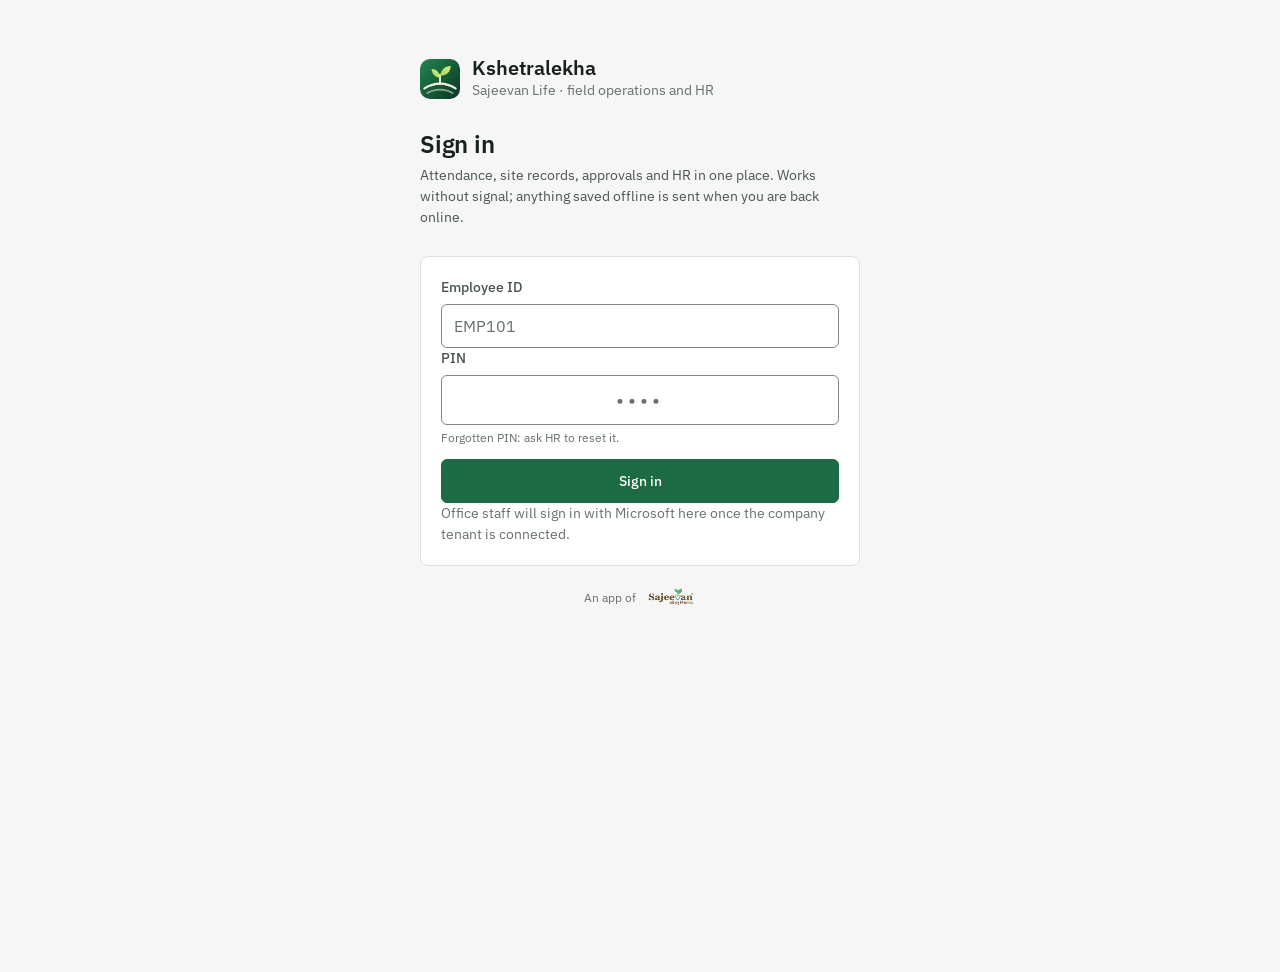
==== frontend/index.html @ 64e81477 "Settings > Roles & permissions: access levels, permission ticks, approval rules, departments - Direc" ====
<!doctype html>
<html lang="en-IN">
  <head>
    <meta charset="utf-8" />
    <meta name="viewport" content="width=device-width, initial-scale=1, viewport-fit=cover" />
    <title>Kshetralekha · Sajeevan</title>
    <meta name="description" content="Sajeevan field app: site attendance, travel, registers, farmer documents, team tasks and HR." />
    <meta name="theme-color" content="#f5f3ec" />
    <meta name="apple-mobile-web-app-capable" content="yes" />
    <meta name="mobile-web-app-capable" content="yes" />
    <meta name="apple-mobile-web-app-status-bar-style" content="default" />
    <meta name="apple-mobile-web-app-title" content="Kshetralekha" />
    <link rel="manifest" href="./manifest.webmanifest" />
    <link rel="icon" href="./icon.svg" type="image/svg+xml" />
    <link rel="apple-touch-icon" href="./apple-touch-icon.png" />
    <link rel="preload" href="./fonts/plex-sans-latin.woff2" as="font" type="font/woff2" crossorigin />
    <link rel="stylesheet" href="./styles.css" />
  </head>
  <body>
    <div id="splash" class="splash" aria-hidden="true"><div class="in"><img src="./icon.svg" alt="" /><b>Kshetralekha</b><small>by Sajeevan</small></div></div>
    <div id="app" aria-live="polite"></div>
    <div id="sheet" hidden></div>
    <div id="modal" hidden></div>
    <div id="toast" role="status" aria-live="assertive" hidden></div>
    <div id="pickers" hidden>
      <input id="pick-photo" type="file" accept="image/*" />
      <input id="pick-file" type="file" />
    </div>
    <script src="./local/pyhost.js"></script>
    <script src="./i18n.js"></script>
    <script src="./i18n.gu.js"></script>
    <script src="./i18n.hi.js"></script>
    <script src="./core.js"></script>
    <script src="./views-field.js"></script>
    <script src="./views-me.js"></script>
    <script src="./views-staff.js"></script>
    <script src="./views-planner.js"></script>
    <script src="./views-modules.js"></script>
    <script src="./views-sites.js"></script>
    <script src="./views-hrops.js"></script>
    <script src="./views-home.js"></script>
    <script src="./views-fieldapp.js"></script>
    <script src="./views-lists.js"></script>
    <script src="./views-perms.js"></script>
    <script src="./app.js"></script>
  </body>
</html>
---- frontend/styles.css ----
/* Kshetralekha design system (UI redesign, phase 1). Source of truth: design-system/MASTER.md.
   Calm, light work surface: neutral greys with one accent, Sajeevan's deep green, used only where people act or
   where something is confirmed. Semantic colours (success, warning, danger, info) are for status only.
   IBM Plex Sans with tabular figures; Noto Sans Gujarati and Devanagari load only when those scripts appear.
   4/8 px spacing, 6/8 px radius, 1 px borders, shadows only on things that float. Motion 150-200 ms, off for
   reduced motion. Every text pair meets WCAG AA (checked in MASTER.md). */

@font-face { font-family: "IBM Plex Sans"; src: url(./fonts/plex-sans-latin.woff2) format("woff2"); font-weight: 400 600; font-display: swap;
  unicode-range: U+0000-00FF, U+0131, U+0152-0153, U+02BB-02BC, U+02C6, U+02DA, U+02DC, U+0304, U+0308, U+0329, U+2000-206F, U+20AC, U+2122, U+2191, U+2193, U+2212, U+2215, U+FEFF, U+FFFD; }
@font-face { font-family: "IBM Plex Sans"; src: url(./fonts/plex-sans-latin-ext.woff2) format("woff2"); font-weight: 400 600; font-display: swap;
  unicode-range: U+0100-02BA, U+02BD-02C5, U+02C7-02CC, U+02CE-02D7, U+02DD-02FF, U+1D00-1DBF, U+1E00-1E9F, U+1EF2-1EFF, U+2020, U+20A0-20AB, U+20AD-20C0, U+2113, U+2C60-2C7F, U+A720-A7FF; }
@font-face { font-family: "Noto Sans Gujarati"; src: url(./fonts/noto-sans-gujarati.woff2) format("woff2"); font-weight: 400 600; font-display: swap;
  unicode-range: U+0951-0952, U+0964-0965, U+0A80-0AFF, U+200C-200D, U+25CC, U+A830-A839; }
@font-face { font-family: "Noto Sans Devanagari"; src: url(./fonts/noto-sans-devanagari.woff2) format("woff2"); font-weight: 400 600; font-display: swap;
  unicode-range: U+0900-097F, U+1CD0-1CF4, U+1CF7-1CF9, U+200C-200D, U+20A8, U+20F0, U+25CC, U+A830-A839, U+A8E0-A8FF; }

:root {
  /* neutrals */
  --bg: #F5F6F5; --surface: #FFFFFF; --surface-2: #F0F2F1; --surface-3: #E7EBE9;
  --border: #DDE2DF; --border-strong: #C5CCC8; --border-control: #7E8983;
  --text: #18211D; --text-2: #4A5550; --muted: #66716C;
  /* the one accent: Sajeevan green */
  --accent: #1C6B45; --accent-hover: #155636; --accent-tint: #E6F1EB; --on-accent: #FFFFFF; --on-solid: var(--on-accent);
  /* status */
  --success: #1C7A47; --success-tint: #E7F3EC; --warning: #A15C07; --warning-tint: #FBF1E2;
  --danger: #B42318; --danger-tint: #FBEAE8; --info: #1F5FBF; --info-tint: #E8EFFA;
  --focus: #1F5FBF;
  /* type: 12 / 14 / 16 / 20 / 24 / 32 */
  --font: "IBM Plex Sans", "Noto Sans Gujarati", "Noto Sans Devanagari", ui-sans-serif, system-ui, -apple-system, "Segoe UI", Roboto, sans-serif;
  --fs-12: 12px; --fs-14: 14px; --fs-16: 16px; --fs-20: 20px; --fs-24: 24px; --fs-32: 32px;
  /* shape and depth */
  --r-sm: 6px; --r-md: 8px; --r-lg: 8px; --r-xl: 8px;
  --sp-1: 4px; --sp-2: 8px; --sp-3: 12px; --sp-4: 16px; --sp-5: 24px; --sp-6: 32px;
  --shadow-1: 0 0 0 1px var(--border);
  --shadow-2: 0 0 0 1px var(--border), 0 1px 2px rgba(24, 33, 29, .06);
  --shadow-3: 0 12px 32px -8px rgba(24, 33, 29, .22), 0 0 0 1px var(--border);
  --tab-h: 64px; --side-w: 248px;
  --ease: cubic-bezier(.2, 0, 0, 1); --spring: var(--ease); --t-fast: 150ms; --t: 200ms;
  color-scheme: light;
}
@media (prefers-color-scheme: dark) {
  :root:not([data-theme="light"]) {
    --bg: #101513; --surface: #171D1A; --surface-2: #1E2622; --surface-3: #26302B;
    --border: #2C3632; --border-strong: #3A4640; --border-control: #66726C;
    --text: #E8EDEA; --text-2: #AEB8B3; --muted: #8E9A94;
    --accent: #5BBF8C; --accent-hover: #74CC9E; --accent-tint: #183427; --on-accent: #0E1A13;
    --success: #5CC08A; --success-tint: #173024; --warning: #E2A44B; --warning-tint: #33270F;
    --danger: #F07A6B; --danger-tint: #3A1D18; --info: #7FA8EC; --info-tint: #16243D; --focus: #7FA8EC;
    --shadow-3: 0 12px 32px -8px rgba(0, 0, 0, .6), 0 0 0 1px var(--border);
    color-scheme: dark;
  }
}
:root[data-theme="dark"] {
  --bg: #101513; --surface: #171D1A; --surface-2: #1E2622; --surface-3: #26302B;
  --border: #2C3632; --border-strong: #3A4640; --border-control: #66726C;
  --text: #E8EDEA; --text-2: #AEB8B3; --muted: #8E9A94;
  --accent: #5BBF8C; --accent-hover: #74CC9E; --accent-tint: #183427; --on-accent: #0E1A13;
  --success: #5CC08A; --success-tint: #173024; --warning: #E2A44B; --warning-tint: #33270F;
  --danger: #F07A6B; --danger-tint: #3A1D18; --info: #7FA8EC; --info-tint: #16243D; --focus: #7FA8EC;
  --shadow-3: 0 12px 32px -8px rgba(0, 0, 0, .6), 0 0 0 1px var(--border);
  color-scheme: dark;
}

* { box-sizing: border-box; }
html, body { margin: 0; padding: 0; background: var(--bg); color: var(--text); font: 400 16px/1.5 var(--font); font-feature-settings: 'tnum' 1, 'lnum' 1; text-rendering: optimizeLegibility; -webkit-text-size-adjust: 100%; -webkit-font-smoothing: antialiased; }
h1, h2, h3 { margin: 0; font-family: var(--font); letter-spacing: -0.01em; font-weight: 600; line-height: 1.25; }
h1.large { font-size: 24px; margin: 24px 0 4px; }
p { margin: 0 0 8px; }
a { color: var(--accent); }
button { font: inherit; color: inherit; }
.sr-only { position: absolute; width: 1px; height: 1px; overflow: hidden; clip: rect(0 0 0 0); }
svg.ic { width: 22px; height: 22px; stroke: currentColor; fill: none; stroke-width: 1.85; stroke-linecap: round; stroke-linejoin: round; flex: none; }
::selection { background: var(--accent-tint); color: var(--text); }
:focus-visible { outline: 2px solid var(--focus); outline-offset: 2px; border-radius: var(--r-sm); }
a, button, [data-action], summary, label.check { cursor: pointer; }

/* ------------------------------------------------------------- motion */
@keyframes rise { from { opacity: 0; transform: translateY(4px); } to { opacity: 1; transform: none; } }
@keyframes fade { from { opacity: 0; } to { opacity: 1; } }
@keyframes pop { from { transform: scale(.98); opacity: 0; } to { transform: none; opacity: 1; } }
@keyframes sheet-up { from { transform: translateY(100%); } to { transform: none; } }
@keyframes shimmer { from { background-position: -320px 0; } to { background-position: 320px 0; } }
@keyframes spin { to { transform: rotate(360deg); } }
.view.enter { animation: fade var(--t) var(--ease) both; }
@media (prefers-reduced-motion: reduce) { *, *::before, *::after { animation-duration: .01ms !important; animation-iteration-count: 1 !important; transition-duration: .01ms !important; } }

/* ------------------------------------------------------------- app shell */
#app { max-width: 760px; margin: 0 auto; padding: 0 16px 32px; }
body { padding-bottom: calc(var(--tab-h) + 16px + env(safe-area-inset-bottom)); min-height: 100vh; }
.sr-only { position: absolute; width: 1px; height: 1px; overflow: hidden; clip: rect(0 0 0 0); white-space: nowrap; }

/* page header: back (phones), breadcrumb (desktop), sync state, title, one primary action */
.topbar { position: sticky; top: 0; z-index: 15; background: var(--bg); padding: 12px 0 8px; margin-bottom: 8px; }
.topbar .ph-crumbs { display: flex; align-items: center; gap: 8px; min-height: 32px; }
.topbar .back { color: var(--text); text-decoration: none; display: inline-grid; place-items: center; width: 44px; height: 44px; margin-left: -10px; border-radius: var(--r-sm); flex: none; }
.topbar .back:hover { background: var(--surface-2); }
.crumbs { display: none; align-items: center; gap: 6px; font-size: 14px; color: var(--muted); min-width: 0; flex: 1; }
.crumbs a { color: var(--text-2); text-decoration: none; white-space: nowrap; }
.crumbs a:hover { color: var(--accent); text-decoration: underline; }
.crumbs [aria-current] { color: var(--muted); white-space: nowrap; overflow: hidden; text-overflow: ellipsis; }
.topbar .ph-row { display: flex; align-items: center; gap: 12px; flex-wrap: wrap; }
.topbar h1 { font-size: 24px; flex: 1 1 200px; min-width: 0; overflow-wrap: anywhere; }
.topbar .right { display: flex; gap: 8px; align-items: center; flex-wrap: wrap; }
.sync-chip { margin-left: auto; display: inline-flex; align-items: center; gap: 6px; font: 500 12px var(--font); color: var(--muted); padding: 4px 10px; border-radius: 999px; border: 1px solid var(--border); background: var(--surface); white-space: nowrap; }
.sync-chip svg.ic { width: 14px; height: 14px; color: var(--success); }
.sync-chip.warn { color: var(--warning); background: var(--warning-tint); border-color: transparent; cursor: pointer; }
.sync-chip.warn svg.ic, .sync-chip.bad svg.ic { color: inherit; }
.sync-chip.bad { color: var(--danger); background: var(--danger-tint); border-color: transparent; }

/* sections and panels */
.group { margin: 24px 0 0; }
.group > .gh { display: flex; align-items: baseline; justify-content: space-between; margin: 0 2px 8px; gap: 12px; }
.group > .gh h2 { font-size: 16px; color: var(--text); }
.group > .gh .note { color: var(--muted); font-size: 14px; }
.group > .gh a { font-size: 14px; font-weight: 500; text-decoration: none; }
.group > .gh a:hover { text-decoration: underline; }
.card { background: var(--surface); border-radius: var(--r-md); padding: 16px; border: 1px solid var(--border); }
.card.flush { padding: 0; overflow: hidden; }
.card + .card { margin-top: 12px; }
.card-title { font: 600 16px var(--font); display: block; }
.stack > * + * { margin-top: 12px; }
.hint { color: var(--muted); font-size: 14px; margin: 0; }
.sub { color: var(--text-2); margin: 0 0 16px; font-size: 14px; }
.empty { color: var(--muted); text-align: center; padding: 24px 12px; margin: 0; font-size: 14px; }
.empty-state { text-align: center; padding: 32px 16px; color: var(--muted); }
.empty-state .art { width: 48px; height: 48px; border-radius: var(--r-md); margin: 0 auto 12px; display: grid; place-items: center; background: var(--surface-2); color: var(--text-2); }
.empty-state .art svg.ic { width: 24px; height: 24px; }
.empty-state b { display: block; color: var(--text); font-size: 16px; font-weight: 600; margin-bottom: 4px; }
.empty-state .es-action { margin-top: 16px; }
.row { display: flex; align-items: center; gap: 10px; }
.row.between { justify-content: space-between; }
.right { text-align: right; }
.muted { color: var(--muted); }
.big { font: 600 24px var(--font); }
.mono, .num { font-variant-numeric: tabular-nums; }
.kv { display: grid; grid-template-columns: minmax(0, 1fr) auto; gap: 8px 16px; font-size: 14px; }
.kv span:nth-child(odd) { color: var(--muted); }
.kv span:nth-child(even) { text-align: right; font-weight: 500; font-variant-numeric: tabular-nums; overflow-wrap: anywhere; }

/* list rows */
.lrow { display: flex; align-items: center; gap: 12px; padding: 12px 16px; min-height: 56px; width: 100%; background: none; border: 0; text-align: left; color: inherit; text-decoration: none; cursor: pointer; position: relative; font: inherit; transition: background var(--t-fast); }
.lrow:hover { background: var(--surface-2); }
.lrow:active { background: var(--surface-3); }
.lrow + .lrow::before, .lrow + .lrow-static::before, .lrow-static + .lrow::before, .lrow-static + .lrow-static::before { content: ''; position: absolute; top: 0; left: 16px; right: 0; height: 1px; background: var(--border); }
.lrow-static { padding: 12px 16px; position: relative; }
.lrow .tx { flex: 1; min-width: 0; }
.lrow .tx b { display: block; font-weight: 500; font-size: 16px; }
.lrow .tx span { display: block; font-size: 14px; color: var(--muted); }
.chev { color: var(--muted); display: inline-flex; }
.chev svg.ic { width: 18px; height: 18px; }
.icon { width: 36px; height: 36px; border-radius: var(--r-sm); display: grid; place-items: center; flex: none; background: var(--surface-2); color: var(--text-2); }
.icon svg.ic { width: 20px; height: 20px; }
.icon.green { background: var(--accent-tint); color: var(--accent); } .icon.amber { background: var(--warning-tint); color: var(--warning); } .icon.red { background: var(--danger-tint); color: var(--danger); }
.icon.blue { background: var(--info-tint); color: var(--info); } .icon.earth, .icon.violet { background: var(--surface-2); color: var(--text-2); }

/* status chips: a dot plus a word, never colour alone */
.tag { display: inline-flex; align-items: center; gap: 6px; font-size: 12px; font-weight: 500; line-height: 1.5; padding: 2px 8px; border-radius: 999px; background: var(--surface-2); color: var(--text-2); white-space: nowrap; border: 1px solid transparent; }
.tag.status::before { content: ''; width: 6px; height: 6px; border-radius: 50%; background: currentColor; flex: none; }
.tag.ok { background: var(--success-tint); color: var(--success); } .tag.warn { background: var(--warning-tint); color: var(--warning); } .tag.bad { background: var(--danger-tint); color: var(--danger); }
.tag.info { background: var(--info-tint); color: var(--info); } .tag.violet { background: var(--surface-2); color: var(--text-2); }
.tag svg.ic { width: 13px; height: 13px; }

/* buttons */
.btn { display: inline-flex; align-items: center; justify-content: center; gap: 8px; min-height: 44px; padding: 0 16px; border-radius: var(--r-sm); border: 1px solid var(--border-strong); background: var(--surface); color: var(--text); font: 500 14px/1.2 var(--font); cursor: pointer; text-decoration: none; transition: background var(--t-fast), border-color var(--t-fast), color var(--t-fast); white-space: nowrap; }
.btn:hover { background: var(--surface-2); }
.btn:active { background: var(--surface-3); }
.btn svg.ic { width: 18px; height: 18px; }
.btn.primary, .btn.lime { background: var(--accent); border-color: var(--accent); color: var(--on-accent); }
.btn.primary:hover, .btn.lime:hover { background: var(--accent-hover); border-color: var(--accent-hover); }
.btn.dark { background: var(--text); border-color: var(--text); color: var(--surface); }
.btn.danger { background: var(--danger); border-color: var(--danger); color: var(--on-solid); }
.btn.danger:hover { filter: brightness(.94); }
.btn.ghost { background: transparent; border-color: transparent; color: var(--accent); padding: 0 10px; }
.btn.ghost:hover { background: var(--accent-tint); }
.btn.small { min-height: 36px; padding: 0 12px; }
.btn.icon-only { width: 44px; padding: 0; }
.btn.small.icon-only { width: 36px; }
.btn.wide { width: 100%; }
.btn[disabled] { opacity: .5; cursor: not-allowed; }
.btn.busy { pointer-events: none; opacity: .8; }
.btn.busy::after { content: ''; width: 16px; height: 16px; border: 2px solid currentColor; border-right-color: transparent; border-radius: 50%; animation: spin .7s linear infinite; }
.btns { display: flex; gap: 8px; flex-wrap: wrap; }
.btns .btn { flex: 1 1 auto; }
@media (pointer: coarse) { .btn.small { min-height: 44px; } .btn.small.icon-only { width: 44px; } }
.fab { position: fixed; right: max(16px, calc(50% - 364px)); bottom: calc(var(--tab-h) + 16px + env(safe-area-inset-bottom)); z-index: 18; width: 56px; height: 56px; border-radius: var(--r-md); border: 0; background: var(--accent); color: var(--on-accent); box-shadow: var(--shadow-3); display: grid; place-items: center; cursor: pointer; }
.fab:hover { background: var(--accent-hover); }
.fab svg.ic { width: 24px; height: 24px; }

/* forms */
label.field { display: block; margin: 0; }
label.field > span { display: block; font-size: 14px; font-weight: 500; color: var(--text-2); margin: 0 0 6px; }
label.field .req { color: var(--danger); font-style: normal; margin-left: 2px; }
label.field .help { display: block; color: var(--muted); font-size: 12px; margin-top: 4px; }
.input, .select, textarea.input { width: 100%; min-height: 44px; border: 1px solid var(--border-control); border-radius: var(--r-sm); background: var(--surface); color: var(--text); padding: 10px 12px; font: 400 16px/1.4 var(--font); transition: border-color var(--t-fast), box-shadow var(--t-fast); }
textarea.input { min-height: 104px; resize: vertical; }
.input::placeholder { color: var(--muted); }
.input:hover, .select:hover { border-color: var(--text-2); }
.input:focus, .select:focus { outline: none; border-color: var(--accent); box-shadow: 0 0 0 3px color-mix(in srgb, var(--accent) 22%, transparent); }
.input[aria-invalid="true"] { border-color: var(--danger); }
.select { appearance: none; background-image: linear-gradient(45deg, transparent 50%, var(--text-2) 50%), linear-gradient(135deg, var(--text-2) 50%, transparent 50%); background-position: calc(100% - 18px) 50%, calc(100% - 13px) 50%; background-size: 5px 5px; background-repeat: no-repeat; padding-right: 36px; }
.grid2 { display: grid; grid-template-columns: 1fr 1fr; gap: 12px; }
@media (max-width: 420px) { .grid2 { grid-template-columns: 1fr; } }
.seg { display: flex; background: var(--surface-2); border: 1px solid var(--border); border-radius: var(--r-sm); padding: 3px; gap: 3px; }
.seg button { flex: 1; min-height: 38px; border: 0; background: transparent; border-radius: 4px; font: 500 14px var(--font); color: var(--text-2); cursor: pointer; transition: background var(--t-fast), color var(--t-fast); display: inline-flex; align-items: center; justify-content: center; gap: 6px; }
.seg button[aria-pressed="true"] { background: var(--surface); color: var(--text); box-shadow: 0 0 0 1px var(--border-strong); }
@media (pointer: coarse) { .seg button { min-height: 42px; } }
.check { display: flex; align-items: center; gap: 10px; min-height: 44px; font-size: 14px; }
.check input { width: 20px; height: 20px; accent-color: var(--accent); }
.pinbox { font-size: 20px; text-align: center; letter-spacing: .2em; }
.chips button[disabled] { opacity: .55; cursor: default; }
@media (pointer: coarse) { .chips button { min-height: 40px; } }

/* banners */
.banner { border-radius: var(--r-md); padding: 12px 14px; background: var(--accent-tint); color: var(--text); display: flex; gap: 12px; align-items: flex-start; border: 1px solid color-mix(in srgb, var(--accent) 18%, transparent); }
.banner > svg.ic { color: var(--accent); width: 20px; height: 20px; margin-top: 2px; }
.banner > div { flex: 1; min-width: 0; }
.banner b { display: block; font-weight: 600; }
.banner p { font-size: 14px; margin: 2px 0 0; color: var(--text-2); }
.banner.warn { background: var(--warning-tint); border-color: color-mix(in srgb, var(--warning) 25%, transparent); } .banner.warn > svg.ic { color: var(--warning); }
.banner.bad { background: var(--danger-tint); border-color: color-mix(in srgb, var(--danger) 25%, transparent); } .banner.bad > svg.ic { color: var(--danger); }
.banner.info { background: var(--info-tint); border-color: color-mix(in srgb, var(--info) 22%, transparent); } .banner.info > svg.ic { color: var(--info); }
.banner.violet { background: var(--surface-2); border-color: var(--border); } .banner.violet > svg.ic { color: var(--text-2); }
a.banner { text-decoration: none; }
a.banner:hover { filter: brightness(.98); }

/* tiles and KPIs */
.tiles { display: grid; grid-template-columns: repeat(3, minmax(0, 1fr)); gap: 12px; }
.tiles.two { grid-template-columns: 1fr 1fr; }
.tiles.four { grid-template-columns: repeat(4, minmax(0, 1fr)); }
.tiles.auto { grid-template-columns: repeat(2, minmax(0, 1fr)); }
@media (min-width: 760px) { .tiles.auto { grid-template-columns: repeat(4, minmax(0, 1fr)); } }
@media (max-width: 420px) { .tiles.four { grid-template-columns: 1fr 1fr; } }
.tile { background: var(--surface); border-radius: var(--r-md); padding: 14px 16px; min-width: 0; border: 1px solid var(--border); position: relative; }
.tile .ti { width: 32px; height: 32px; border-radius: var(--r-sm); display: grid; place-items: center; background: var(--surface-2); color: var(--text-2); margin-bottom: 8px; }
.tile .ti svg.ic { width: 18px; height: 18px; }
.tile b { display: block; font: 600 24px/1.2 var(--font); font-variant-numeric: tabular-nums; overflow-wrap: anywhere; }
.tile span { font-size: 12px; color: var(--muted); display: block; margin-top: 2px; line-height: 1.35; }
.tile.warn b { color: var(--warning); } .tile.bad b { color: var(--danger); } .tile.ok b { color: var(--success); }
.tile.feature b { color: var(--text); }
.kpis { display: grid; gap: 12px; grid-template-columns: repeat(2, minmax(0, 1fr)); }
@media (min-width: 760px) { .kpis { grid-template-columns: repeat(auto-fit, minmax(180px, 1fr)); } }
.kpi { display: grid; gap: 2px; align-content: start; background: var(--surface); border: 1px solid var(--border); border-radius: var(--r-md); padding: 14px 16px; text-decoration: none; color: inherit; min-width: 0; }
a.kpi:hover { border-color: var(--border-strong); }
.kpi .k-label { font-size: 14px; color: var(--text-2); }
.kpi .k-value { font: 600 24px/1.25 var(--font); font-variant-numeric: tabular-nums; overflow-wrap: anywhere; }
.kpi .k-value.ok { color: var(--success); } .kpi .k-value.warn { color: var(--warning); } .kpi .k-value.bad { color: var(--danger); }
.kpi .k-sub { font-size: 12px; color: var(--muted); }
.kpi .spark { margin-top: 8px; width: 100%; height: 32px; }
.spark polyline { fill: none; stroke: var(--accent); stroke-width: 1.75; stroke-linejoin: round; stroke-linecap: round; }
.spark circle { fill: var(--accent); }
.chart { display: flex; align-items: flex-end; gap: 6px; height: 120px; padding-top: 6px; }
.chart .bar { flex: 1; display: flex; flex-direction: column; align-items: center; gap: 6px; height: 100%; justify-content: flex-end; min-width: 0; }
.chart .bar i { display: block; width: 100%; max-width: 24px; border-radius: 3px 3px 0 0; background: var(--accent); min-height: 3px; }
.chart .bar.today i { background: var(--accent-hover); }
.chart .bar small { font-size: 12px; color: var(--muted); }
.chart .bar.zero i { background: var(--surface-3); }
.donut { --p: 0; width: 112px; height: 112px; border-radius: 50%; background: conic-gradient(var(--accent) calc(var(--p) * 1%), var(--surface-3) 0); display: grid; place-items: center; flex: none; }
.donut::after { content: attr(data-label); width: 84px; height: 84px; border-radius: 50%; background: var(--surface); display: grid; place-items: center; font: 600 20px var(--font); }
.legend-list { display: grid; gap: 8px; font-size: 14px; }
.legend-list span { display: flex; align-items: center; gap: 8px; }
.legend-list i { width: 10px; height: 10px; border-radius: 2px; display: inline-block; }
.progress { height: 6px; border-radius: 999px; background: var(--surface-3); overflow: hidden; }
.progress i { display: block; height: 100%; border-radius: inherit; background: var(--accent); }
.hbar { display: flex; height: 10px; border-radius: 999px; overflow: hidden; background: var(--surface-3); gap: 2px; }
.hbar i { display: block; height: 100%; }

/* status cards and timeline */
.status-card { display: flex; gap: 12px; align-items: center; }
.status-card .big-ic { width: 40px; height: 40px; border-radius: var(--r-sm); display: grid; place-items: center; background: var(--accent-tint); color: var(--accent); flex: none; }
.status-card .big-ic.off { background: var(--surface-2); color: var(--muted); }
.status-card .big-ic.blue { background: var(--info-tint); color: var(--info); } .status-card .big-ic.amber { background: var(--warning-tint); color: var(--warning); } .status-card .big-ic.violet { background: var(--surface-2); color: var(--text-2); }
.status-card .big-ic svg.ic { width: 22px; height: 22px; }
.status-card .tx { flex: 1; min-width: 0; }
.status-card .tx b { display: block; font-size: 16px; font-weight: 600; }
.status-card .tx span { color: var(--muted); font-size: 14px; display: block; }
.tl { position: relative; padding-left: 24px; }
.tl::before { content: ''; position: absolute; left: 7px; top: 6px; bottom: 6px; width: 2px; background: var(--border); }
.tl .ev { position: relative; padding: 2px 0 14px; }
.tl .ev::before { content: ''; position: absolute; left: -21px; top: 6px; width: 10px; height: 10px; border-radius: 50%; background: var(--surface); border: 2px solid var(--accent); }
.tl .ev.amber::before { border-color: var(--warning); } .tl .ev.blue::before { border-color: var(--info); } .tl .ev.violet::before { border-color: var(--text-2); } .tl .ev b { display: block; font-size: 14px; font-weight: 600; }
.tl .ev span { font-size: 14px; color: var(--muted); }
.timeline { list-style: none; margin: 0; padding: 4px 0; position: relative; }
.timeline li { display: grid; grid-template-columns: 20px minmax(0, 1fr) auto; gap: 10px; padding: 8px 16px 8px 12px; position: relative; }
.timeline li::before { content: ''; position: absolute; left: 21px; top: 0; bottom: 0; width: 2px; background: var(--border); }
.timeline li:first-child::before { top: 16px; } .timeline li:last-child::before { bottom: calc(100% - 16px); }
.timeline .dot { width: 10px; height: 10px; border-radius: 50%; margin: 5px 0 0 5px; background: var(--surface); border: 2px solid var(--accent); position: relative; z-index: 1; }
.timeline li.warn .dot { border-color: var(--warning); } .timeline li.bad .dot { border-color: var(--danger); } .timeline li.info .dot { border-color: var(--info); } .timeline li.neutral .dot { border-color: var(--border-strong); }
.timeline .t-body b { font-weight: 500; font-size: 14px; display: block; }
.timeline .t-body a { color: inherit; text-decoration: none; } .timeline .t-body a:hover b { color: var(--accent); text-decoration: underline; }
.timeline .t-body span { font-size: 14px; color: var(--muted); display: block; }
.timeline time { font-size: 12px; color: var(--muted); white-space: nowrap; padding-top: 2px; }

/* ------------------------------------------------------------- data table */
.dt-tools { display: flex; gap: 8px; flex-wrap: wrap; align-items: center; margin-bottom: 8px; }
.dt-search { position: relative; flex: 1 1 220px; }
.dt-search svg.ic { position: absolute; left: 12px; top: 50%; transform: translateY(-50%); width: 18px; height: 18px; color: var(--muted); }
.dt-search .input { padding-left: 38px; }
.dt-filter .select { width: auto; min-width: 150px; }
.dt-density[aria-pressed="true"] { background: var(--surface-3); color: var(--text); }
.dt-body { background: var(--surface); border: 1px solid var(--border); border-radius: var(--r-md); overflow: hidden; }
.dt-scroll { overflow-x: auto; }
.dt-table { width: 100%; border-collapse: collapse; font-size: 14px; }
.dt-table th { position: sticky; top: 0; background: var(--surface-2); text-align: left; font-weight: 500; color: var(--text-2); padding: 0 12px; height: 40px; border-bottom: 1px solid var(--border); white-space: nowrap; z-index: 1; }
.dt-table th.r, .dt-table td.r { text-align: right; }
.dt-table td { padding: 12px; border-bottom: 1px solid var(--border); vertical-align: middle; font-variant-numeric: tabular-nums; }
.dt-table.dense td { padding: 6px 12px; }
.dt-table tbody tr:last-child td { border-bottom: 0; }
.dt-table tbody tr[data-href] { cursor: pointer; }
.dt-table tbody tr:hover td { background: var(--surface-2); }
.dt-table .dt-link { color: var(--text); text-decoration: none; font-weight: 500; }
.dt-table .dt-link:hover { color: var(--accent); text-decoration: underline; }
.dt-table .dt-act { white-space: nowrap; }
.th-sort { border: 0; background: none; padding: 0; font: inherit; color: inherit; cursor: pointer; display: inline-flex; align-items: center; gap: 4px; min-height: 40px; }
.th-sort .arr { color: var(--muted); font-size: 12px; }
.th-sort.on { color: var(--text); }
.th-sort.on .arr { color: var(--accent); }
.dt-cell-main { display: flex; align-items: center; gap: 10px; min-width: 0; }
.dt-cell-main small { display: block; color: var(--muted); font-size: 12px; font-weight: 400; }
.dt-pager { display: flex; align-items: center; justify-content: space-between; gap: 12px; padding: 8px 12px; border-top: 1px solid var(--border); font-size: 12px; background: var(--surface); }
.dt-pager .btns { flex-wrap: nowrap; }
.dt-empty { padding: 8px; }
.dt-list { display: none; border: 0; border-radius: 0; }
@media (max-width: 759px) {
  .dt-has-list .dt-scroll { display: none; }
  .dt-has-list .dt-list { display: block; }
  .dt-table th.np, .dt-table td.np { display: none; }
}

/* ------------------------------------------------------------- drawer (record details beside the list) */
.drawer-scrim { position: fixed; inset: 0; background: rgba(16, 21, 19, .32); z-index: 40; animation: fade var(--t) var(--ease); }
.drawer { position: fixed; top: 0; right: 0; bottom: 0; width: min(600px, 100%); background: var(--bg); z-index: 41; box-shadow: var(--shadow-3); overflow-y: auto; animation: drawer-in var(--t) var(--ease); }
.drawer .drawer-x { position: absolute; top: 12px; right: 12px; z-index: 20; }
.drawer-body { padding: 0 24px 32px; }
.drawer-body .topbar { padding-right: 48px; }
@keyframes drawer-in { from { transform: translateX(24px); opacity: 0; } to { transform: none; opacity: 1; } }
body.has-drawer { overflow: hidden; }

/* ------------------------------------------------------------- bottom navigation (phones) */
.tabbar { position: fixed; left: 0; right: 0; bottom: 0; height: calc(var(--tab-h) + env(safe-area-inset-bottom)); padding-bottom: env(safe-area-inset-bottom); background: var(--surface); border-top: 1px solid var(--border); display: flex; z-index: 20; }
.tabbar a { flex: 1; min-width: 44px; display: flex; flex-direction: column; align-items: center; justify-content: center; gap: 2px; text-decoration: none; color: var(--muted); font-size: 12px; font-weight: 500; position: relative; transition: color var(--t-fast); }
.tabbar a svg.ic { width: 22px; height: 22px; }
.tabbar a.on { color: var(--accent); }
.tabbar a.on::before { content: ''; position: absolute; top: 0; left: 25%; right: 25%; height: 2px; background: var(--accent); border-radius: 0 0 2px 2px; }
.tabbar .badge, .side .badge { position: absolute; top: 6px; right: calc(50% - 22px); background: var(--danger); color: var(--on-solid); font-size: 12px; font-weight: 600; min-width: 18px; height: 18px; border-radius: 999px; display: grid; place-items: center; padding: 0 5px; line-height: 1; }

/* ------------------------------------------------------------- sidebar (desktop and tablet landscape) */
.side { display: none; }
@media (min-width: 1040px) {
  body { padding-bottom: 32px; padding-left: var(--side-w); }
  body.side-mini { padding-left: 64px; }
  .tabbar { display: none; }
  #app { max-width: 1280px; padding: 0 32px 40px; }
  .crumbs { display: flex; }
  .topbar { padding-top: 16px; }
  .topbar .back { display: none; }
  .side { display: flex; flex-direction: column; position: fixed; left: 0; top: 0; bottom: 0; width: var(--side-w); background: var(--surface); border-right: 1px solid var(--border); z-index: 25; }
  .side-top { display: flex; align-items: center; gap: 8px; padding: 14px 12px 10px 16px; border-bottom: 1px solid var(--border); }
  .side .brand { display: flex; align-items: center; gap: 10px; text-decoration: none; color: var(--text); flex: 1; min-width: 0; }
  .side .brand img { width: 32px; height: 32px; border-radius: var(--r-sm); }
  .side .brand b { font: 600 16px/1.2 var(--font); display: block; }
  .side .brand small { color: var(--muted); font-size: 12px; display: block; }
  .side-toggle { width: 32px; min-height: 32px; color: var(--muted); }
  .side-nav { flex: 1; overflow-y: auto; padding: 8px 10px 12px; }
  .nav-group { padding: 6px 0; }
  .nav-group + .nav-group { border-top: 1px solid var(--border); }
  .side .label { font-size: 12px; font-weight: 500; color: var(--muted); padding: 6px 10px 4px; }
  .side a.nav { display: flex; align-items: center; gap: 10px; min-height: 36px; padding: 6px 10px; border-radius: var(--r-sm); text-decoration: none; color: var(--text-2); font-weight: 500; font-size: 14px; position: relative; transition: background var(--t-fast), color var(--t-fast); }
  .side a.nav svg.ic { width: 18px; height: 18px; }
  .side a.nav:hover { background: var(--surface-2); color: var(--text); }
  .side a.nav.on { background: var(--accent-tint); color: var(--accent); }
  .side a.nav span:not(.badge) { white-space: nowrap; overflow: hidden; text-overflow: ellipsis; }
  .side a.nav .badge { position: static; margin-left: auto; }
  .nav-tree { margin: 2px 0 4px 18px; border-left: 1px solid var(--border); padding-left: 6px; }
  .tree-label { display: block; font-size: 12px; color: var(--muted); padding: 4px 10px 2px; }
      .side-foot { border-top: 1px solid var(--border); padding: 10px; display: grid; gap: 8px; }
  .me-chip { display: flex; align-items: center; gap: 10px; text-decoration: none; color: var(--text); padding: 6px; border-radius: var(--r-sm); }
  .me-chip:hover, .me-chip.on { background: var(--surface-2); }
  .me-chip b { display: block; font-size: 14px; font-weight: 500; white-space: nowrap; overflow: hidden; text-overflow: ellipsis; }
  .me-chip small { color: var(--muted); font-size: 12px; }
  .me-chip > span { min-width: 0; }
  body.side-mini .side { width: 64px; }
  body.side-mini .side .brand span, body.side-mini .side .label, body.side-mini .side a.nav span, body.side-mini .tree-label, body.side-mini .me-chip > span, body.side-mini .side-foot .btn span { display: none; }
  body.side-mini .side-top { flex-direction: column; padding: 12px 8px; }
  body.side-mini .side-toggle svg.ic { transform: rotate(180deg); }
  body.side-mini .nav-tree { margin-left: 0; border-left: 0; padding-left: 0; }
  body.side-mini .side a.nav { justify-content: center; padding: 6px; }
  body.side-mini .side a.nav .badge { position: absolute; top: 2px; right: 4px; margin: 0; }
  body.side-mini .side-foot .btn { padding: 0; }
  .fab { right: 32px; bottom: 32px; }
  .cols { display: grid; grid-template-columns: minmax(0, 1.4fr) minmax(0, 1fr); gap: 24px; align-items: start; }
}
@media (min-width: 760px) and (max-width: 1039px) { #app { max-width: 920px; padding: 0 24px 32px; } .cols { display: grid; grid-template-columns: 1fr 1fr; gap: 16px; align-items: start; } }

/* ------------------------------------------------------------- modal, sheet, toast, confirmation */
:is(#modal, #sheet) { position: fixed; inset: 0; background: rgba(16, 21, 19, .45); z-index: 50; display: flex; align-items: flex-end; justify-content: center; animation: fade var(--t) var(--ease); }
:is(#modal, #sheet)[hidden] { display: none; }
:is(#modal, #sheet) .sheet { background: var(--surface); width: 100%; max-width: 560px; border-radius: var(--r-md) var(--r-md) 0 0; padding: 12px 20px calc(20px + env(safe-area-inset-bottom)); max-height: 92vh; overflow: auto; animation: sheet-up var(--t) var(--ease); box-shadow: var(--shadow-3); }
:is(#modal, #sheet) .sheet.wide { max-width: 760px; }
@media (min-width: 760px) { :is(#modal, #sheet) { align-items: center; } :is(#modal, #sheet) .sheet { border-radius: var(--r-md); animation: pop var(--t) var(--ease); padding: 20px 24px 24px; } :is(#modal, #sheet) .grab { display: none; } }
:is(#modal, #sheet) .grab { width: 36px; height: 4px; border-radius: 2px; background: var(--border-strong); margin: 0 auto 12px; }
#modal h2 { font-size: 20px; margin-bottom: 4px; }
:is(#modal, #sheet) .actions { display: flex; gap: 8px; margin-top: 20px; justify-content: flex-end; position: sticky; bottom: -20px; background: var(--surface); padding: 12px 0 0; }
@media (max-width: 759px) { :is(#modal, #sheet) .actions .btn { flex: 1; } }
#sheet { z-index: 45; }
#toast { position: fixed; left: 0; right: 0; margin: 0 auto; width: fit-content; max-width: calc(100% - 32px); bottom: calc(var(--tab-h) + 16px + env(safe-area-inset-bottom)); background: var(--text); color: var(--surface); padding: 10px 16px 10px 12px; border-radius: var(--r-sm); font-weight: 500; font-size: 14px; z-index: 80; display: flex; align-items: center; gap: 10px; box-shadow: var(--shadow-3); animation: rise var(--t) var(--ease); }
#toast::before { content: ''; width: 18px; height: 18px; border-radius: 50%; flex: none; background: var(--success) url("data:image/svg+xml,%3Csvg xmlns='http://www.w3.org/2000/svg' viewBox='0 0 24 24' fill='none' stroke='white' stroke-width='3' stroke-linecap='round' stroke-linejoin='round'%3E%3Cpath d='M6 12l4 4 8-8'/%3E%3C/svg%3E") center/12px no-repeat; }
#toast.error { background: var(--danger); color: var(--on-solid); }
#toast.error::before { background: transparent url("data:image/svg+xml,%3Csvg xmlns='http://www.w3.org/2000/svg' viewBox='0 0 24 24' fill='none' stroke='white' stroke-width='3' stroke-linecap='round'%3E%3Cpath d='M12 7v6M12 17v.5'/%3E%3C/svg%3E") center/16px no-repeat; }
#toast[hidden] { display: none; }
@media (min-width: 1040px) { #toast { bottom: 24px; } }
.success { position: fixed; z-index: 90; left: 0; right: 0; top: calc(12px + env(safe-area-inset-top)); display: flex; justify-content: center; padding: 0 16px; pointer-events: none; }
.success .box { pointer-events: auto; display: flex; align-items: flex-start; gap: 12px; width: min(440px, 100%); background: var(--surface); border: 1px solid var(--border); border-left: 4px solid var(--success); border-radius: var(--r-md); padding: 12px 8px 12px 14px; box-shadow: var(--shadow-3); animation: rise var(--t) var(--ease); cursor: pointer; }
.success .ok-ic { width: 24px; height: 24px; border-radius: 50%; display: grid; place-items: center; background: var(--success-tint); color: var(--success); flex: none; }
.success .ok-ic svg.ic { width: 16px; height: 16px; }
.success .box > div { flex: 1; min-width: 0; }
.success h2 { display: block; font-size: 16px; font-weight: 600; margin: 0; }
.success p { color: var(--text-2); font-size: 14px; margin: 2px 0 0; }
.success.out { opacity: 0; transition: opacity var(--t-fast); }
@media (min-width: 1040px) { .success { justify-content: flex-end; padding-right: 24px; top: 16px; } }

/* ------------------------------------------------------------- loading */
.skel { border-radius: var(--r-md); background: linear-gradient(90deg, var(--surface-2) 0, var(--surface-3) 160px, var(--surface-2) 320px) var(--surface-2); background-size: 640px 100%; animation: shimmer 1.4s linear infinite; }
.skel.line { height: 14px; border-radius: 4px; margin: 6px 0 12px; }
.skel.w60 { width: 60%; }
.skel.short { height: 40px; width: 70%; }
.spinner { padding: 4px 0; }
.spinner .skel:not(.line) { height: 64px; margin-bottom: 10px; }
.splash { position: fixed; inset: 0; z-index: 100; display: grid; place-items: center; background: var(--bg); color: var(--text); transition: opacity var(--t) var(--ease), visibility var(--t); }
.splash.gone { opacity: 0; visibility: hidden; }
.splash .in { text-align: center; }
.splash img { width: 64px; height: 64px; border-radius: var(--r-md); }
.splash b { display: block; font: 600 20px var(--font); margin-top: 14px; }
.splash small { color: var(--muted); display: block; }

/* ------------------------------------------------------------- sign-in */
.auth { min-height: 100vh; display: grid; align-content: start; padding: 0 16px 32px; }
.auth .top { max-width: 440px; width: 100%; margin: 0 auto; padding: calc(32px + env(safe-area-inset-top)) 0 20px; }
.auth .brand { display: flex; align-items: center; gap: 12px; }
.auth .brand img { width: 40px; height: 40px; border-radius: var(--r-sm); }
.auth .brand b { font: 600 20px/1.2 var(--font); display: block; }
.auth .brand small { color: var(--muted); font-size: 14px; display: block; }
.auth h1 { font-size: 24px; margin-top: 28px; }
.auth .lede { color: var(--text-2); margin-top: 6px; font-size: 14px; }
.auth .panel { width: 100%; max-width: 440px; margin: 0 auto; display: grid; gap: 12px; }
.auth .panel .card { padding: 20px; }
.auth .partner { display: flex; align-items: center; justify-content: center; gap: 10px; margin-top: 8px; color: var(--muted); font-size: 12px; }
.auth .partner img { height: 24px; }
.demo-card .demo-group + .demo-group { margin-top: 12px; }
.demo-role { display: block; font-size: 12px; font-weight: 500; color: var(--muted); margin-bottom: 6px; }
.demo-people { display: grid; grid-template-columns: 1fr 1fr; gap: 8px; }
@media (max-width: 380px) { .demo-people { grid-template-columns: 1fr; } }
.demo-people button { display: flex; align-items: center; gap: 10px; text-align: left; border: 1px solid var(--border-strong); background: var(--surface); border-radius: var(--r-sm); padding: 8px 10px; min-height: 52px; cursor: pointer; font: inherit; color: inherit; transition: border-color var(--t-fast), background var(--t-fast); }
.demo-people button:hover { border-color: var(--accent); background: var(--accent-tint); }
.demo-people b { display: block; font-size: 14px; font-weight: 500; white-space: nowrap; overflow: hidden; text-overflow: ellipsis; }
.demo-people small { color: var(--muted); font-size: 12px; display: block; white-space: nowrap; overflow: hidden; text-overflow: ellipsis; }
@media (min-width: 1040px) { body.signed-out { padding-left: 0; } .auth { padding-top: 24px; } }

/* avatars, person switch */
.avatar { width: 32px; height: 32px; border-radius: 50%; display: inline-grid; place-items: center; font-size: 12px; font-weight: 600; color: #fff; flex: none; }
.avatar.lg { width: 44px; height: 44px; font-size: 14px; }
.avatar.sm { width: 28px; height: 28px; font-size: 12px; }
.avatars { display: inline-flex; }
.avatars .avatar { box-shadow: 0 0 0 2px var(--surface); }
.avatars .avatar + .avatar { margin-left: -8px; }
.switcher { position: fixed; left: 12px; bottom: calc(var(--tab-h) + 12px + env(safe-area-inset-bottom)); z-index: 30; display: flex; align-items: center; gap: 8px; min-height: 40px; padding: 4px 12px 4px 4px; border-radius: 999px; border: 1px solid var(--border-strong); background: var(--surface); color: var(--text); font: 500 14px var(--font); cursor: pointer; box-shadow: var(--shadow-3); }
.switcher .role { color: var(--muted); }
.switcher svg.ic { width: 16px; height: 16px; color: var(--muted); }
@media (min-width: 1040px) { .switcher { display: none; } }
.people-pick { display: grid; gap: 6px; }
.people-pick button { display: flex; align-items: center; gap: 12px; border: 1px solid var(--border); background: var(--surface); border-radius: var(--r-sm); padding: 8px 12px; min-height: 56px; cursor: pointer; text-align: left; font: inherit; color: inherit; }
.people-pick button:hover { border-color: var(--accent); }
.people-pick button.on { border-color: var(--accent); background: var(--accent-tint); }
.people-pick button.busy { opacity: .6; pointer-events: none; }
.people-pick .tx { flex: 1; min-width: 0; }
.people-pick b { display: block; font-weight: 500; }
.people-pick small { color: var(--muted); }

/* ------------------------------------------------------------- location, photos, camera, signature */
.gps { display: flex; align-items: center; gap: 10px; padding: 10px 12px; border-radius: var(--r-sm); background: var(--surface-2); font-size: 14px; font-weight: 500; border: 1px solid var(--border); }
.gps .dot { width: 10px; height: 10px; border-radius: 50%; background: var(--muted); flex: none; }
.gps.ok { background: var(--success-tint); color: var(--text); border-color: transparent; } .gps.ok .dot { background: var(--success); }
.gps.bad { background: var(--danger-tint); color: var(--danger); border-color: transparent; } .gps.bad .dot { background: var(--danger); }
.gps.wait .dot { background: var(--warning); }
.gps span:nth-child(2) { flex: 1; }
.gps .sim { font-size: 12px; font-weight: 500; padding: 2px 8px; border-radius: 999px; background: var(--surface); color: var(--text-2); border: 1px solid var(--border); }
.geo-card { position: relative; border-radius: var(--r-md); overflow: hidden; height: 168px; background: var(--surface-2); border: 1px solid var(--border); }
.geo-card .grid { position: absolute; inset: 0; background-image: linear-gradient(color-mix(in srgb, var(--text) 7%, transparent) 1px, transparent 1px), linear-gradient(90deg, color-mix(in srgb, var(--text) 7%, transparent) 1px, transparent 1px); background-size: 28px 28px; }
.geo-card .fence { position: absolute; left: 50%; top: 50%; width: 120px; height: 120px; margin: -60px 0 0 -60px; border-radius: 50%; border: 2px dashed var(--accent); background: color-mix(in srgb, var(--accent) 10%, transparent); }
.geo-card .site { position: absolute; left: 50%; top: 50%; width: 12px; height: 12px; margin: -6px 0 0 -6px; border-radius: 50%; background: var(--text); border: 2px solid var(--surface); }
.geo-card .me { position: absolute; width: 16px; height: 16px; margin: -8px 0 0 -8px; border-radius: 50%; background: var(--info); border: 3px solid var(--surface); box-shadow: 0 0 0 4px color-mix(in srgb, var(--info) 25%, transparent); transition: left var(--t) var(--ease), top var(--t) var(--ease); }
.geo-card .me.out { background: var(--danger); box-shadow: 0 0 0 4px color-mix(in srgb, var(--danger) 25%, transparent); }
.geo-card .legend { position: absolute; left: 10px; bottom: 8px; right: 10px; display: flex; justify-content: space-between; align-items: center; font-size: 12px; font-weight: 500; color: var(--text); }
.photo { position: relative; border-radius: var(--r-md); overflow: hidden; background: var(--surface-2); min-height: 168px; display: grid; place-items: center; border: 1px dashed var(--border-control); transition: border-color var(--t-fast); }
.photo:hover { border-color: var(--accent); }
.photo.has { border-style: solid; border-color: var(--border); }
.photo img { width: 100%; display: block; max-height: 360px; object-fit: contain; background: #101513; }
.photo .ph { color: var(--text-2); text-align: center; padding: 24px; display: grid; justify-items: center; gap: 8px; font-weight: 500; }
.photo .ph .ring { width: 48px; height: 48px; border-radius: var(--r-md); display: grid; place-items: center; background: var(--accent-tint); color: var(--accent); }
.photo .ph svg.ic { width: 24px; height: 24px; }
.photo .stamp-chip { position: absolute; top: 8px; left: 8px; font-size: 12px; font-weight: 500; background: rgba(16, 21, 19, .72); color: #fff; padding: 3px 8px; border-radius: 999px; display: inline-flex; gap: 6px; align-items: center; }
.photo .stamp-chip svg.ic { width: 13px; height: 13px; }
.thumb { width: 56px; height: 56px; border-radius: var(--r-sm); object-fit: cover; background: var(--surface-2); flex: none; }
.thumb.lg { width: 100%; height: auto; max-height: 300px; object-fit: contain; border-radius: var(--r-md); }
.authimg:not([src]) { opacity: .3; }
.cam { position: fixed; inset: 0; z-index: 70; background: #050806; display: flex; flex-direction: column; animation: fade var(--t); color: #fff; }
.cam video, .cam canvas.preview { flex: 1; width: 100%; object-fit: cover; min-height: 0; background: #000; }
.cam .cam-top { position: absolute; top: 0; left: 0; right: 0; display: flex; align-items: center; justify-content: space-between; padding: calc(12px + env(safe-area-inset-top)) 16px 12px; background: linear-gradient(rgba(0,0,0,.55), transparent); z-index: 2; }
.cam .cam-top b { font: 600 16px var(--font); }
.cam .cam-bar { display: flex; align-items: center; justify-content: space-around; padding: 16px 16px calc(20px + env(safe-area-inset-bottom)); background: #050806; gap: 12px; }
.cam .shutter { width: 72px; height: 72px; border-radius: 50%; border: 4px solid #fff; background: transparent; display: grid; place-items: center; cursor: pointer; }
.cam .shutter::after { content: ''; width: 56px; height: 56px; border-radius: 50%; background: #fff; transition: transform var(--t-fast); }
.cam .shutter:active::after { transform: scale(.9); }
.cam .round { width: 48px; height: 48px; border-radius: 50%; border: 0; background: rgba(255,255,255,.16); color: #fff; display: grid; place-items: center; cursor: pointer; }
.cam .note { position: absolute; left: 16px; right: 16px; bottom: 140px; text-align: center; font-size: 14px; text-shadow: 0 1px 3px rgba(0,0,0,.6); }
.cam .frame { position: absolute; inset: 18% 14% 30%; border: 2px solid rgba(255,255,255,.6); border-radius: 50% / 42%; pointer-events: none; }
.cam .frame.rect { border-radius: var(--r-md); inset: 22% 10% 34%; }
.cam .flash { position: absolute; inset: 0; background: #fff; opacity: 0; pointer-events: none; transition: opacity .2s; }
.cam .flash.on { opacity: .9; transition: none; }
.cam .nocam { flex: 1; display: grid; place-items: center; text-align: center; padding: 28px; gap: 12px; align-content: center; }
.cam .nocam p { opacity: .85; max-width: 380px; margin: 0 auto; }
.sig { width: 100%; height: 220px; background: #fff; border: 1px solid var(--border-control); border-radius: var(--r-sm); touch-action: none; display: block; }
.sig-wrap { position: relative; }
.sig-wrap .line { position: absolute; left: 24px; right: 24px; bottom: 46px; border-bottom: 1px dashed #b8beba; pointer-events: none; }
.sig-wrap .x { position: absolute; left: 22px; bottom: 50px; color: #9aa29e; font: 600 20px var(--font); pointer-events: none; }

/* ------------------------------------------------------------- dashboards */
.dash-head { display: flex; align-items: flex-end; justify-content: space-between; gap: 12px; flex-wrap: wrap; margin: 20px 0 16px; }
.dash-head h1 { font-size: 24px; }
.dash-head .meta { color: var(--text-2); font-size: 14px; margin-top: 2px; }
.dash-head .who { display: none; }
.today { display: flex; gap: 16px; align-items: center; flex-wrap: wrap; }
.today .t-state { flex: 1 1 220px; min-width: 0; }
.today .t-state b { display: block; font-size: 16px; font-weight: 600; }
.today .t-state span { display: block; color: var(--text-2); font-size: 14px; }
.today .timer { font: 600 24px/1 var(--font); font-variant-numeric: tabular-nums; }
.today .btn { min-width: 140px; }
.qa { display: grid; grid-template-columns: repeat(4, minmax(0, 1fr)); gap: 8px; margin-top: 12px; }
.qa a, .qa button { display: grid; justify-items: center; gap: 6px; padding: 12px 4px 10px; min-height: 76px; border-radius: var(--r-md); background: var(--surface); border: 1px solid var(--border); text-decoration: none; color: var(--text); font-size: 12px; font-weight: 500; cursor: pointer; text-align: center; line-height: 1.25; position: relative; transition: border-color var(--t-fast), background var(--t-fast); }
.qa a:hover, .qa button:hover { border-color: var(--accent); background: var(--accent-tint); }
.qa .qi { width: 36px; height: 36px; border-radius: var(--r-sm); display: grid; place-items: center; background: var(--accent-tint); color: var(--accent); }
.qa .qi svg.ic { width: 20px; height: 20px; }
.qa .qi.amber, .qa .qi.blue, .qa .qi.violet, .qa .qi.earth, .qa .qi.red { background: var(--surface-2); color: var(--text-2); }
.qa .tag { position: absolute; top: 6px; right: 6px; }
@media (min-width: 760px) { .qa { grid-template-columns: repeat(auto-fit, minmax(120px, 1fr)); } }
.queue .q-row { display: grid; grid-template-columns: minmax(0, 1fr) auto; gap: 12px; align-items: center; padding: 12px 16px; border-top: 1px solid var(--border); }
.queue .q-row:first-child { border-top: 0; }
.queue .q-row b { font-weight: 500; display: block; }
.queue .q-row small { color: var(--muted); font-size: 14px; display: block; }
.queue .q-row .btns { flex-wrap: nowrap; }
.split-num { display: flex; gap: 20px; flex-wrap: wrap; }
.split-num div b { display: block; font: 600 20px var(--font); font-variant-numeric: tabular-nums; }
.split-num div span { color: var(--muted); font-size: 12px; }
.month-state { display: flex; gap: 12px; align-items: center; }
.month-state .steps { display: flex; gap: 4px; margin-top: 8px; }
.month-state .steps i { height: 4px; flex: 1; border-radius: 2px; background: var(--surface-3); }
.month-state .steps i.on { background: var(--accent); }

/* approval cards */
.ap-card { background: var(--surface); border: 1px solid var(--border); border-radius: var(--r-md); padding: 14px 16px; display: grid; gap: 10px; }
.ap-card + .ap-card { margin-top: 10px; }
.ap-card .ap-top { display: flex; gap: 12px; align-items: flex-start; }
.ap-card .ap-top .tx { flex: 1; min-width: 0; }
.ap-card .ap-top b { display: block; font-weight: 600; }
.ap-card .ap-top small { color: var(--muted); font-size: 14px; }
.ap-card .ap-facts { display: flex; flex-wrap: wrap; gap: 6px 16px; font-size: 14px; color: var(--text-2); }
.ap-card .ap-facts b { color: var(--text); font-weight: 500; }
.ap-card .ap-act { display: flex; gap: 8px; justify-content: flex-end; flex-wrap: wrap; }
.ap-card .ap-sel { width: 20px; height: 20px; margin-top: 2px; accent-color: var(--accent); }
.bulk-bar { position: sticky; bottom: calc(var(--tab-h) + 8px + env(safe-area-inset-bottom)); z-index: 12; display: flex; align-items: center; gap: 12px; background: var(--text); color: var(--surface); border-radius: var(--r-md); padding: 8px 8px 8px 16px; margin-top: 12px; box-shadow: var(--shadow-3); }
.bulk-bar span { flex: 1; font-size: 14px; font-weight: 500; }
@media (min-width: 1040px) { .bulk-bar { bottom: 16px; } }

/* profile tabs */
.tabs { display: flex; gap: 4px; border-bottom: 1px solid var(--border); overflow-x: auto; scrollbar-width: none; margin: 16px 0 16px; }
.tabs::-webkit-scrollbar { display: none; }
.tabs a, .tabs button { flex: none; padding: 10px 12px; min-height: 44px; border: 0; background: none; color: var(--text-2); font: 500 14px var(--font); text-decoration: none; border-bottom: 2px solid transparent; margin-bottom: -1px; cursor: pointer; }
.tabs a:hover, .tabs button:hover { color: var(--text); }
.tabs a.on, .tabs button[aria-selected="true"] { color: var(--accent); border-bottom-color: var(--accent); }

/* ------------------------------------------------------------- planner (board, cards, task sheet) */
.plan-tabs { display: flex; gap: 6px; overflow-x: auto; padding: 2px 2px 10px; scrollbar-width: none; }
.plan-tabs::-webkit-scrollbar { display: none; }
.plan-tabs button { flex: none; border: 0; background: var(--surface); box-shadow: var(--shadow-1); border-radius: var(--r-md); padding: 9px 14px; font-weight: 600; font-size: 14px; color: var(--muted); cursor: pointer; display: inline-flex; gap: 6px; align-items: center; }
.plan-tabs button[aria-pressed="true"] { background: var(--text); color: var(--surface); }
.plan-tabs button svg.ic { width: 17px; height: 17px; }
.plan-head { display: flex; align-items: center; gap: 12px; margin: 4px 0 12px; }
.plan-head .pmark { width: 46px; height: 46px; border-radius: var(--r-md); display: grid; place-items: center; color: #fff; font: 600 18px var(--font); flex: none; }
.plan-head .tx { flex: 1; min-width: 0; }
.plan-head b { font: 600 20px var(--font); display: block; letter-spacing: -0.01em; white-space: nowrap; overflow: hidden; text-overflow: ellipsis; }
.plan-head small { color: var(--muted); font-weight: 600; }
.board { display: flex; gap: 14px; overflow-x: auto; padding: 4px 4px 18px; margin: 0 -18px; padding-left: 18px; padding-right: 18px; scroll-snap-type: x mandatory; align-items: flex-start; }
.bucket { flex: 0 0 290px; scroll-snap-align: start; background: color-mix(in srgb, var(--surface-2) 70%, transparent); border-radius: var(--r-md); padding: 10px; transition: background .2s, box-shadow .2s; }
.bucket.drop { background: var(--accent-tint); box-shadow: inset 0 0 0 2px var(--accent); }
.bucket .bh { display: flex; align-items: center; gap: 8px; padding: 6px 6px 10px; }
.bucket .bh b { font-size: 14px; flex: 1; }
.bucket .bh .count { font-size: 12px; font-weight: 600; color: var(--muted); background: var(--surface); padding: 2px 8px; border-radius: 999px; }
.bucket .add { width: 100%; border: 1.5px dashed var(--border-strong); background: transparent; border-radius: var(--r-md); min-height: 42px; color: var(--muted); font-weight: 600; cursor: pointer; display: inline-flex; align-items: center; justify-content: center; gap: 6px; margin-bottom: 8px; transition: border-color .2s, color .2s; }
.bucket .add:hover { border-color: var(--accent); color: var(--accent); }
.bucket .cards { display: grid; gap: 8px; min-height: 30px; }
.tcard { background: var(--surface); border-radius: var(--r-md); padding: 12px 12px 10px; box-shadow: var(--shadow-1); border: 1px solid color-mix(in srgb, var(--border) 60%, transparent); cursor: pointer; transition: transform .18s var(--ease), box-shadow .2s, opacity .2s; text-align: left; width: 100%; font: inherit; color: inherit; display: block; animation: rise .35s var(--ease) both; }
.tcard:hover { transform: translateY(-2px); box-shadow: var(--shadow-2); }
.tcard.dragging { opacity: .45; transform: rotate(2deg); }
.tcard.done .title { color: var(--muted); text-decoration: line-through; text-decoration-thickness: 1.5px; }
.tcard .labels { display: flex; gap: 4px; flex-wrap: wrap; margin-bottom: 8px; }
.lbl { display: inline-flex; align-items: center; font-size: 12px; font-weight: 600; padding: 3px 8px; border-radius: var(--r-sm); }
.lbl.pink { background: #fbe1ee; color: #a32863; } .lbl.red { background: #fde2df; color: #b5301f; } .lbl.yellow { background: #fdf1c7; color: #8a6400; }
.lbl.green { background: #dcf1e2; color: #1d6b40; } .lbl.blue { background: #dde9fb; color: #2a5ea8; } .lbl.purple { background: #e9e2fb; color: #5b3fbf; }
.lbl.bronze { background: #f3e3d4; color: #8a5428; } .lbl.lime { background: #ebf6cf; color: #4c6b06; } .lbl.aqua { background: #d9f2f3; color: #156f74; } .lbl.grey { background: var(--surface-2); color: var(--muted); }
:root[data-theme="dark"] .lbl { filter: brightness(.85) saturate(1.2); }
.tcard .title { font-weight: 600; font-size: 14px; line-height: 1.3; display: flex; gap: 8px; align-items: flex-start; }
.tcard .title .tickbox { margin-top: 1px; }
.tcard .meta { display: flex; align-items: center; gap: 8px; margin-top: 10px; flex-wrap: wrap; font-size: 12px; font-weight: 600; color: var(--muted); }
.tcard .meta .m { display: inline-flex; align-items: center; gap: 4px; }
.tcard .meta svg.ic { width: 14px; height: 14px; }
.tcard .meta .due.late { color: var(--on-solid); background: var(--danger); padding: 2px 7px; border-radius: var(--r-sm); }
.tcard .meta .due.soon { color: var(--warning); }
.tcard .meta .due.done { color: var(--accent); }
.tcard .meta .avatars { margin-left: auto; }
.tcard .bar { height: 4px; border-radius: 999px; background: var(--surface-2); margin-top: 10px; overflow: hidden; }
.tcard .bar i { display: block; height: 100%; background: var(--accent); border-radius: inherit; }
.prio { display: inline-grid; place-items: center; width: 18px; height: 18px; border-radius: var(--r-sm); font-size: 12px; font-weight: 600; flex: none; }
.prio.urgent { background: var(--danger); color: var(--on-solid); } .prio.important { background: var(--danger-tint); color: var(--danger); }
.prio.medium { display: none; } .prio.low { background: var(--surface-2); color: var(--muted); }
.tickbox { width: 20px; height: 20px; border-radius: 50%; border: 2px solid var(--border-strong); display: inline-grid; place-items: center; flex: none; transition: background .2s, border-color .2s; background: var(--surface); }
.tickbox.half { border-color: var(--accent); background: conic-gradient(var(--accent) 0 50%, transparent 0); }
.tickbox.full { background: var(--accent); border-color: var(--accent); }
.tickbox.full::after { content: ''; width: 9px; height: 5px; border: solid #fff; border-width: 0 0 2.5px 2.5px; transform: rotate(-45deg) translate(1px, -1px); }
.grid-list .gr { display: grid; grid-template-columns: 28px minmax(0, 1fr) auto; gap: 10px; align-items: center; padding: 12px 16px; border-top: 1px solid var(--border); cursor: pointer; transition: background .15s; }
.grid-list .gr:first-child { border-top: 0; }
.grid-list .gr:hover { background: var(--surface-2); }
.grid-list .gr .t b { display: block; font-size: 14px; }
.grid-list .gr .t small { color: var(--muted); font-weight: 600; font-size: 12px; }
.tsheet .tt { font: 600 24px/1.15 var(--font); letter-spacing: -0.01em; margin: 2px 0 8px; }
.tsheet .props { display: grid; grid-template-columns: 1fr 1fr; gap: 10px; margin: 14px 0; }
.tsheet .prop { background: var(--surface-2); border: 1px solid var(--border); border-radius: var(--r-md); padding: 10px 12px; }
.tsheet .prop small { display: block; color: var(--muted); font-size: 12px; font-weight: 600;   margin-bottom: 2px; }
.tsheet .prop b { font-size: 14px; display: flex; align-items: center; gap: 6px; }
.tsheet .checklist { display: grid; gap: 4px; }
.tsheet .ci { display: flex; align-items: center; gap: 12px; padding: 10px 12px; border-radius: var(--r-md); background: var(--surface-2); cursor: pointer; border: 0; text-align: left; font: inherit; color: inherit; width: 100%; transition: background .15s; }
.tsheet .ci:hover { background: var(--surface-2); }
.tsheet .ci.done span { text-decoration: line-through; color: var(--muted); }
.tsheet .comment { display: flex; gap: 10px; padding: 8px 0; }
.tsheet .comment .bubble { background: var(--surface-2); border-radius: var(--r-sm) var(--r-md) var(--r-md) var(--r-md); padding: 9px 12px; flex: 1; }
.tsheet .comment .bubble small { color: var(--muted); font-weight: 600; font-size: 12px; }
.prog-pick { display: grid; grid-template-columns: repeat(3, 1fr); gap: 8px; }
.prog-pick button { border: 1.5px solid var(--border); background: var(--surface-2); border-radius: var(--r-md); padding: 10px 6px; font-weight: 600; font-size: 14px; cursor: pointer; display: grid; justify-items: center; gap: 6px; color: var(--text-2); transition: border-color .2s, background .2s; }
.prog-pick button[aria-pressed="true"] { border-color: var(--accent); background: var(--accent-tint); color: var(--accent); }
.chips .lbl { padding: 2px 6px; }
.plan-card { display: block; text-decoration: none; color: inherit; }
.plan-card .top { display: flex; align-items: center; gap: 12px; }
.plan-card .pmark { width: 48px; height: 48px; border-radius: var(--r-md); display: grid; place-items: center; color: #fff; font: 600 18px var(--font); flex: none; }
.plan-card b { font: 600 17px var(--font); letter-spacing: -0.01em; display: block; }
.plan-card small { color: var(--muted); font-weight: 600; }
.plan-card .stats { display: flex; gap: 14px; margin-top: 12px; font-size: 12px; font-weight: 600; color: var(--muted); }
.plan-card .stats b { font: inherit; display: inline; color: var(--text); }
.pm-leaf { background: #3fa66b; } .pm-earth { background: #a8743f; } .pm-blue { background: #4f86d6; }
.pm-violet { background: #8a72e0; } .pm-amber { background: #e3a43a; } .pm-red { background: #e06f5b; }

/* ------------------------------------------------------------- misc */
.offline-bar { background: var(--warning-tint); color: var(--warning); font-size: 14px; font-weight: 600; text-align: center; padding: 9px; border-radius: var(--r-md); margin-top: 12px; }
details.fold > summary { cursor: pointer; font-weight: 600; padding: 10px 2px; list-style: none; color: var(--accent); }
details.fold > summary::-webkit-details-marker { display: none; }
.pill-list { display: flex; flex-wrap: wrap; gap: 6px; }
.pill { background: var(--surface-2); border-radius: 999px; padding: 6px 12px; font-size: 14px; display: inline-flex; gap: 6px; align-items: center; font-weight: 600; }
.pill svg.ic { width: 15px; height: 15px; }
.pill button { border: 0; background: transparent; color: var(--muted); font-size: 16px; cursor: pointer; padding: 0 2px; }
pre.code { background: var(--surface-2); padding: 10px; border-radius: var(--r-md); overflow: auto; font-size: 12px; }
.foot { text-align: center; color: var(--muted); font-size: 12px; margin-top: 22px; }
.foot img { height: 24px; opacity: .85; display: block; margin: 0 auto 6px; }
.demo-ribbon { display: flex; align-items: center; gap: 10px; background: var(--surface-2); color: var(--text-2); border-radius: var(--r-md); padding: 10px 14px; font-size: 14px; font-weight: 600; margin-top: 12px; }
.demo-ribbon svg.ic { width: 18px; height: 18px; }
.demo-ribbon .seg { margin-left: auto; background: rgba(255,255,255,.5); }
:root[data-theme="dark"] .demo-ribbon .seg { background: rgba(0,0,0,.25); }
.demo-ribbon .seg button { min-height: 32px; font-size: 12px; padding: 0 10px; }

/* ------------------------------------------------------------- additions: planner layout, sheet sections, profile */
.unread-dot { width: 10px; height: 10px; border-radius: 50%; background: var(--accent); flex: none; box-shadow: 0 0 0 4px var(--accent-tint); }
.foot { margin-top: 26px; }

.plan-grid, .task-grid { display: grid; gap: 12px; grid-template-columns: repeat(auto-fill, minmax(min(100%, 270px), 1fr)); }
.task-grid { gap: 10px; }
.tcard .from { color: var(--muted); font-size: 12px; font-weight: 600; margin: 4px 0 0 28px; }
.tickbox-btn { border: 0; background: none; padding: 0; margin: 0; cursor: pointer; display: inline-flex; flex: none; border-radius: 50%; transition: transform var(--t-fast) var(--ease); }
.tickbox-btn:hover .tickbox { border-color: var(--accent); }
.tickbox-btn:active { transform: scale(.85); }
.due-head { display: flex; align-items: center; gap: 8px; margin: 18px 4px 10px; font-weight: 600; font-size: 14px; color: var(--text-2); }
.due-head:first-child { margin-top: 4px; }
.due-head .count { font-size: 12px; background: var(--surface-2); color: var(--muted); padding: 1px 8px; border-radius: 999px; }
.due-head.late { color: var(--danger); } .due-head.late .count { background: var(--danger-tint); color: var(--danger); }
.done-fold { margin-top: 10px; }
.done-fold > summary { display: flex; align-items: center; gap: 6px; font-size: 14px; color: var(--muted); }
.done-fold > summary svg.ic { width: 18px; height: 18px; }
.pl-tools { display: flex; gap: 10px; flex-wrap: wrap; align-items: center; margin: 0 0 14px; }
.pl-tools .seg button span { display: inline; }
.pl-tools .seg button svg.ic { width: 18px; height: 18px; }
.pl-tools .search { flex: 1 1 180px; min-height: 44px; padding: 8px 14px; }
.pl-tools .groupby { display: flex; align-items: center; gap: 8px; font-size: 14px; font-weight: 600; color: var(--muted); }
.pl-tools .groupby .select { min-height: 44px; padding-top: 8px; padding-bottom: 8px; width: auto; }
.pl-tools @media (max-width: 560px) { .pl-tools .seg { width: 100%; } .pl-tools .groupby { width: 100%; } .pl-tools .groupby .select { flex: 1; } }
.bucket .bh b.late { color: var(--danger); }
.bucket .bh .btn.icon-only { width: 32px; min-height: 32px; border-radius: var(--r-md); }
.bucket .col-empty { color: var(--muted); font-size: 14px; text-align: center; padding: 14px 0; margin: 0; border: 1.5px dashed var(--border-strong); border-radius: var(--r-md); }
.bucket.add-col { flex: 0 0 220px; border: 2px dashed var(--border-strong); background: transparent; min-height: 120px; display: flex; align-items: center; justify-content: center; gap: 8px; font-weight: 600; color: var(--muted); cursor: pointer; transition: border-color .2s, color .2s; }
.bucket.add-col:hover { border-color: var(--accent); color: var(--accent); }
.board-hint { display: flex; align-items: center; gap: 6px; }
.board-hint svg.ic { width: 16px; height: 16px; }
@media (min-width: 1040px) { .board { margin: 0; padding-left: 4px; padding-right: 4px; } }
.grid-list .gr small .late-text { color: var(--danger); font-weight: 600; }
.hbar { display: flex; height: 12px; border-radius: 999px; overflow: hidden; background: var(--surface-2); gap: 2px; }
.hbar i { display: block; height: 100%; transition: width .6s var(--ease); }
.pri-stat { background: var(--surface-2); border-radius: var(--r-md); padding: 12px; display: grid; gap: 4px; justify-items: start; }
.pri-stat b { font: 600 24px var(--font); }
.pri-stat span:last-child { font-size: 12px; color: var(--muted); font-weight: 600; }
.pri-stat .prio.medium { display: inline-grid; background: var(--info-tint); color: var(--info); }

:is(#modal, #sheet) .sheet.still { animation: none; }
.tsheet .tt-input { font: 600 22px/1.2 var(--font); letter-spacing: -0.01em; border-color: transparent; background: transparent; padding: 8px 10px; margin: 6px -10px 0; width: calc(100% + 20px); }
.tsheet .tt-input:hover { border-color: var(--border); }
.tsheet .prop .select, .tsheet .prop .input { min-height: 38px; padding: 6px 10px; border-radius: var(--r-md); font-size: 14px; background-color: var(--surface); }
.tsheet .prop .select { padding-right: 34px; background-position: calc(100% - 18px) 50%, calc(100% - 12px) 50%; }
.tsheet .prop.late { border-color: var(--danger); background: var(--danger-tint); }
.tsheet .prop.late small { color: var(--danger); }
.tsheet .sec { margin-top: 20px; }
.tsheet .sec h3 { font-size: 14px; display: flex; align-items: center; gap: 8px; margin-bottom: 10px; color: var(--text-2); }
.tsheet .sec h3 svg.ic { width: 18px; height: 18px; color: var(--muted); }
.tsheet .ci-row { display: flex; align-items: center; gap: 4px; }
.tsheet .ci-row .ci { flex: 1; }
.tsheet .complete-card { border: 2px solid var(--accent); }
.tsheet .prog-pick button[disabled] { cursor: default; opacity: .8; }
.people-chips { display: flex; flex-wrap: wrap; gap: 8px; }
.people-chips button { display: inline-flex; align-items: center; gap: 8px; border: 1.5px solid var(--border); background: var(--surface-2); border-radius: 999px; padding: 4px 12px 4px 4px; cursor: pointer; font-weight: 600; font-size: 14px; color: var(--text-2); transition: border-color .2s, background .2s; }
.people-chips button small { color: var(--muted); font-weight: 600; font-size: 12px; }
.people-chips button[aria-pressed="true"] { border-color: var(--accent); background: var(--accent-tint); color: var(--text); }
:root[data-theme="dark"] .people-chips button[aria-pressed="true"] { color: var(--text); }
.people-chips button[aria-pressed="true"]::after { content: '✓'; color: var(--accent); font-weight: 600; }
.people-pick button.busy { opacity: .6; pointer-events: none; }
.tsheet > .row.between > .tag { min-width: 0; overflow: hidden; text-overflow: ellipsis; flex: 0 1 auto; display: block; }
.tsheet > .row.between > .row { flex: none; }
.tile b span, .pri-stat b span { font: inherit; color: inherit; display: inline; margin: 0; }
.tsheet .props { grid-template-columns: repeat(2, minmax(0, 1fr)); }
.tsheet .prop { min-width: 0; }
.tsheet .prop .input, .tsheet .prop .select { width: 100%; min-width: 0; }
.check svg.ic { width: 18px; height: 18px; vertical-align: -3px; }


/* ------------------------------------------------------------- modules: tables, calendar, org chart, map, messages */
.sec-text { margin-top: 4px; }
.sec-text small { display: block; color: var(--muted); font-size: 12px; font-weight: 600;   }
.sec-text p { margin: 2px 0 0; white-space: pre-wrap; }
.att-grid-wrap { overflow-x: auto; }
.att-grid, .pay-table { border-collapse: collapse; width: 100%; font-size: 12px; }
.att-grid th, .att-grid td, .pay-table th, .pay-table td { padding: 8px 6px; border-bottom: 1px solid var(--border); text-align: center; white-space: nowrap; }
.att-grid th:first-child, .att-grid td:first-child, .pay-table th:first-child, .pay-table td:first-child { text-align: left; position: sticky; left: 0; background: var(--surface); padding-left: 14px; z-index: 1; }
.att-grid th, .pay-table th { color: var(--muted); font-weight: 600; font-size: 12px; }
.att-grid td a { color: var(--text); font-weight: 600; text-decoration: none; }
.pay-table td { text-align: right; } .pay-table th { text-align: right; }
.att-grid td.c { font-weight: 600; font-size: 12px; min-width: 26px; }
.c-P { color: var(--accent); } .c-H { color: var(--warning); } .c-L { color: var(--info); } .c-A { color: var(--danger); background: var(--danger-tint); }
.c-WO { color: var(--muted); background: var(--surface-2); } .c-HO { color: var(--text-2); background: var(--surface-2); } .c-MC { color: var(--warning); background: var(--warning-tint); }
.cal { display: grid; grid-template-columns: repeat(7, 1fr); gap: 6px; margin-top: 14px; }
.cal-h { text-align: center; font-size: 12px; font-weight: 600; color: var(--muted); }
.cal-d { background: var(--surface); border-radius: var(--r-md); padding: 6px; min-height: 64px; display: flex; flex-direction: column; gap: 2px; position: relative; box-shadow: var(--shadow-1); }
.cal-d small { color: var(--muted); font-weight: 600; font-size: 12px; }
.cal-d b { font: 600 16px var(--font); }
.cal-d span { font-size: 12px; color: var(--muted); }
.cal-d.c-A, .cal-d.c-WO, .cal-d.c-HO, .cal-d.c-MC { box-shadow: none; }
.cal-d.c-F { opacity: .45; }
.late-dot { position: absolute; top: 7px; right: 7px; width: 7px; height: 7px; border-radius: 50%; background: var(--warning); }
.org-node { display: flex; align-items: center; gap: 8px; padding: 6px 0; border-left: 2px solid var(--border); padding-left: 10px; font-size: 14px; }
.org-node .muted { font-size: 12px; }
.map-box { height: 62vh; min-height: 360px; border-radius: var(--r-lg); overflow: hidden; box-shadow: var(--shadow-1); background: var(--surface-2); }
.leaflet-popup-content { font-family: var(--font); }
.wa-msg { background: #dcf8c6; color: #0b2a12; border-radius: var(--r-sm) var(--r-md) var(--r-md) var(--r-md); padding: 10px 14px; max-width: 520px; box-shadow: var(--shadow-1); }
.wa-msg p { margin: 6px 0 0; }
.wa-head { display: flex; align-items: center; gap: 8px; font-size: 14px; flex-wrap: wrap; }
.wa-head .muted { color: #4d6b55; }
.note-card { border: 1.5px dashed var(--border-strong); background: var(--surface-2); box-shadow: none; }
.tile.earth .ti { background: var(--surface-2); color: var(--text-2); }

/* ------------------------------------------------------------- projects and sites */
.pj-ic { width: 44px; height: 44px; border-radius: var(--r-md); display: grid; place-items: center; flex: none; color: var(--text-2); }
.pj-biochar .pj-ic, .pj-gasifier .pj-ic, .pj-agroforestry .pj-ic { background: var(--surface-2); color: var(--text-2); box-shadow: var(--shadow-1); }


.project-block { margin-top: 18px; }
.project-head { display: flex; align-items: center; gap: 12px; margin: 0 2px 10px; }
.project-head b { display: block; font: 600 19px var(--font); letter-spacing: -0.01em; }
.project-head small { color: var(--muted); font-size: 14px; line-height: 1.35; display: block; }
.project-head .count { margin-left: auto; font-size: 12px; font-weight: 600; color: var(--muted); background: var(--surface-2); padding: 3px 10px; border-radius: 999px; white-space: nowrap; }
.site-list { display: grid; gap: 8px; grid-template-columns: repeat(auto-fill, minmax(min(100%, 300px), 1fr)); }
.site-card { display: flex; align-items: center; gap: 10px; padding: 16px; border-radius: var(--r-md); background: var(--surface); box-shadow: var(--shadow-1); text-decoration: none; color: inherit; transition: transform .18s var(--ease), box-shadow .2s; border: 1px solid color-mix(in srgb, var(--border) 60%, transparent); }
.site-card:hover { transform: translateY(-2px); box-shadow: var(--shadow-2); }
.site-card .tx { flex: 1; min-width: 0; }
.site-card b { display: block; font-size: 16px; }
.site-card small { color: var(--muted); font-size: 14px; }
.site-head { display: flex; align-items: center; gap: 12px; margin: 2px 0 12px; }
.site-head .tx { flex: 1; min-width: 0; }
.site-head b { display: block; font-size: 14px; }
.site-head small { color: var(--muted); font-size: 12px; }
.site-tabs { display: flex; gap: 6px; overflow-x: auto; scrollbar-width: none; position: sticky; top: 64px; z-index: 12; padding: 6px 2px 10px; margin: 0 -2px; background: var(--bg); }
.site-tabs::-webkit-scrollbar { display: none; }
.site-tabs a { flex: none; display: inline-flex; align-items: center; gap: 6px; padding: 9px 14px; border-radius: var(--r-md); text-decoration: none; color: var(--muted); font-weight: 600; font-size: 14px; background: var(--surface); box-shadow: var(--shadow-1); transition: background .2s, color .2s; }
.site-tabs a svg.ic { width: 18px; height: 18px; }
.site-tabs a.on { background: var(--text); color: var(--surface); }
.site-body > .group:first-child { margin-top: 8px; }
.site-qa { grid-template-columns: repeat(4, 1fr) !important; margin-top: 4px; }
.site-tiles { margin-top: 14px; grid-template-columns: repeat(3, 1fr); }
@media (max-width: 560px) { .site-tiles { grid-template-columns: 1fr 1fr; } }
.more-row .tx b { color: var(--accent); font-size: 14px; }
.my-sites { display: grid; gap: 10px; margin-top: 16px; grid-template-columns: repeat(auto-fill, minmax(min(100%, 320px), 1fr)); }
.my-site { background: var(--surface); border-radius: var(--r-md); box-shadow: var(--shadow-1); overflow: hidden; border: 1px solid color-mix(in srgb, var(--border) 60%, transparent); }
.ms-head { display: flex; align-items: center; gap: 12px; padding: 14px 14px 10px; text-decoration: none; color: inherit; }
.ms-head .tx { flex: 1; min-width: 0; }
.ms-head b { display: block; font: 600 17px var(--font); }
.ms-head small { color: var(--muted); font-size: 14px; }
.ms-tabs { display: flex; border-top: 1px solid var(--border); }
.ms-tabs a { flex: 1; display: flex; align-items: center; justify-content: center; gap: 6px; padding: 11px 4px; font-size: 14px; font-weight: 600; color: var(--text-2); text-decoration: none; }
.ms-tabs a + a { border-left: 1px solid var(--border); }
.ms-tabs a svg.ic { width: 16px; height: 16px; color: var(--accent); }
@media (min-width: 1040px) { .site-tabs { top: 0; } }

/* ---------------------------------------------------------------- v0.5 HR operations: month end, muster, notices, surveys, complaints */
.link-banner { text-decoration: none; }
.link-banner:active { transform: scale(.99); }
.bad-text { color: var(--danger); } .ok-text { color: var(--accent); }
.change-row { display: grid; gap: 4px; }
.change-vals { display: flex; align-items: center; gap: 6px; flex-wrap: wrap; font-size: 14px; }
.change-vals .ic { width: 14px; height: 14px; color: var(--muted); }
.change-vals .old { text-decoration: line-through; color: var(--muted); background: var(--danger-tint); padding: 1px 6px; border-radius: var(--r-sm); }
.change-vals .new { font-weight: 600; background: var(--accent-tint); padding: 1px 6px; border-radius: var(--r-sm); }
.mu-row { display: grid; gap: 8px; }
.mu-ctl { gap: 10px; flex-wrap: wrap; align-items: center; }
.mu-ctl { flex-wrap: nowrap; }
.mu-seg { flex: 1 1 auto; min-width: 0; }
.mu-seg button { padding-left: 6px; padding-right: 6px; }
.mu-seg button[aria-pressed="true"].mu-P { background: var(--success); color: var(--on-solid); }
.mu-seg button[aria-pressed="true"].mu-H { background: var(--warning); color: var(--on-solid); }
.mu-seg button[aria-pressed="true"].mu-A { background: var(--danger); color: var(--on-solid); }
.mu-ot { display: flex; align-items: center; gap: 6px; font-size: 14px; font-weight: 600; color: var(--muted); }
.mu-ot .input { width: 58px; padding: 8px; }
.mu-locked { padding-left: 42px; }
.notice-card { display: block; text-decoration: none; color: inherit; }
.notice-card.unread { border-left: 4px solid var(--warning); }
.clamp2 { display: -webkit-box; -webkit-line-clamp: 2; -webkit-box-orient: vertical; overflow: hidden; margin: 4px 0; }
.scale11 { display: grid; grid-template-columns: repeat(11, 1fr); gap: 4px; }
.scale11 button { border: 1px solid var(--border); background: var(--surface); border-radius: var(--r-md); padding: 10px 0; font: inherit; font-weight: 600; color: var(--text); cursor: pointer; }
.scale11 button[aria-pressed="true"] { background: var(--accent); color: var(--on-solid); border-color: var(--accent); }
.scale11 button[aria-pressed="true"].det { background: var(--danger); border-color: var(--danger); }
.scale11 button[aria-pressed="true"]:not(.det):not(.pro) { background: var(--warning); border-color: var(--warning); }
@media (max-width: 420px) { .scale11 { grid-template-columns: repeat(6, 1fr); } }
.enps { display: flex; gap: 16px; align-items: center; margin: 10px 0; flex-wrap: wrap; }
.enps-score { width: 96px; height: 96px; border-radius: 50%; display: grid; place-content: center; text-align: center; background: var(--accent-tint); color: var(--accent); }
.enps-score.warn { background: var(--warning-tint); color: var(--warning); } .enps-score.bad { background: var(--danger-tint); color: var(--danger); }
.enps-score b { font-family: var(--font); font-size: 32px; line-height: 1; } .enps-score span { font-size: 12px; font-weight: 600;   }
.enps-split { display: grid; gap: 4px; font-size: 14px; font-weight: 600; }
.enps-dist { height: 90px; }
.enps-dist .bar.det i { background: var(--danger); }
.enps-dist .bar.pro i { background: var(--success); }
.enps-dist .bar:not(.det):not(.pro) i { background: var(--warning); }
.quote { margin: 0; padding: 8px 12px; border-left: 3px solid var(--border-strong); background: var(--surface-2); border-radius: 0 var(--r-md) var(--r-md) 0; font-size: 14px; }
.thread { display: grid; gap: 8px; margin-top: 8px; }
.thread .msg { padding: 8px 12px; border-radius: var(--r-md); max-width: 92%; }
.thread .msg p { margin: 2px 0 0; white-space: pre-wrap; font-size: 14px; }
.thread .msg small { color: var(--muted); font-weight: 600; font-size: 12px; }
.thread .msg.hr { background: var(--info-tint); justify-self: start; }
.thread .msg.me { background: var(--accent-tint); justify-self: end; }
.code-big { font-size: 24px; font-weight: 600;  text-align: center; padding: 16px; border: 2px dashed var(--accent); border-radius: var(--r-md); margin: 6px 0 10px; color: var(--text); user-select: all; }
:root[data-theme="dark"] .code-big { color: var(--text); }
.posh-card summary { display: flex; gap: 12px; align-items: center; cursor: pointer; list-style: none; }
.posh-card summary::-webkit-details-marker { display: none; }
.posh-list { margin: 0; padding-left: 18px; display: grid; gap: 6px; font-size: 14px; }

.dl-list .btn { justify-content: flex-start; width: 100%; }

.dl-list { display: grid; gap: 8px; }
.dl-list .btn { justify-content: flex-start; width: 100%; }

.today .big-ic { width: 40px; height: 40px; border-radius: var(--r-sm); display: grid; place-items: center; background: var(--success-tint); color: var(--success); flex: none; }
.dash-head { display: block; margin: 0 0 16px; padding-bottom: 4px; }
.dash-head h1 { margin-top: 8px; }
@media (max-width: 759px) { .qa { grid-template-columns: repeat(3, minmax(0, 1fr)); } }

/* check-in status, queued items, attendance legend */
.ci-status { display: flex; align-items: center; gap: 12px; padding: 12px 14px; border-radius: var(--r-md); border: 1px solid var(--border); background: var(--surface); margin-bottom: 12px; }
.ci-status > div { flex: 1; min-width: 0; }
.ci-status b { display: block; font-size: 16px; font-weight: 600; }
.ci-status span:not(.tag) { display: block; font-size: 14px; color: var(--text-2); }
.ci-status .ci-dot { width: 12px; height: 12px; border-radius: 50%; background: var(--muted); flex: none; }
.ci-status.ok { border-color: color-mix(in srgb, var(--success) 35%, transparent); } .ci-status.ok .ci-dot { background: var(--success); }
.ci-status.bad { border-color: color-mix(in srgb, var(--danger) 35%, transparent); } .ci-status.bad .ci-dot { background: var(--danger); }
.ci-status.wait .ci-dot { background: var(--warning); }
.att-legend { display: flex; flex-wrap: wrap; gap: 6px 14px; margin: 0 0 12px; font-size: 12px; color: var(--text-2); }
.att-legend .lg { display: inline-flex; align-items: center; gap: 6px; }
.att-legend i { font-style: normal; font-weight: 600; min-width: 26px; text-align: center; padding: 1px 4px; border-radius: 4px; border: 1px solid var(--border); background: var(--surface); }
.att-grid-wrap { overflow: auto; max-height: 70vh; }
.att-grid thead th { position: sticky; top: 0; background: var(--surface-2); z-index: 2; }
.att-grid thead th:first-child { z-index: 3; }
.att-grid td.c { border-left: 1px solid var(--border); }
.att-grid tbody tr:hover td { background: var(--surface-2); }
.att-grid td:first-child, .pay-table td:first-child { background: var(--surface); }
.c-P { color: var(--success); } .c-H { color: var(--warning); background: var(--warning-tint); } .c-L { color: var(--info); background: var(--info-tint); } .c-A { color: var(--danger); background: var(--danger-tint); }
.c-WO { color: var(--muted); background: var(--surface-2); } .c-HO { color: var(--text-2); background: var(--surface-2); } .c-MC { color: var(--warning); background: var(--warning-tint); }
.att-grid th, .pay-table th { color: var(--text-2); font-weight: 500; }
.att-grid, .pay-table { font-size: 14px; }
.att-grid td.c { font-size: 12px; }
.pay-table td, .pay-table th { text-align: right; padding: 10px 12px; }
.cal-d { border: 1px solid var(--border); box-shadow: none; border-radius: var(--r-sm); }
.cal-d b { font: 600 16px var(--font); }

.thumb.sm { width: 32px; height: 32px; }
.dt-cell-main > span { min-width: 0; }
.profile { display: flex; gap: 16px; align-items: center; }
.profile b { display: block; font: 600 20px var(--font); }
.profile span { color: var(--muted); font-size: 14px; display: block; }
.profile .tag { display: inline-flex; color: inherit; }
.profile .tag.ok { color: var(--success); } .profile .tag.info { color: var(--info); } .profile .tag:not(.ok):not(.info):not(.warn):not(.bad) { color: var(--text-2); }
.avatar.xl { width: 56px; height: 56px; font-size: 20px; }
.chips { display: flex; gap: 6px; flex-wrap: wrap; }
.chips button { border: 1px solid var(--border-strong); background: var(--surface); border-radius: 999px; padding: 6px 12px; min-height: 36px; font: 500 14px var(--font); color: var(--text-2); cursor: pointer; display: inline-flex; align-items: center; gap: 6px; }
.chips button[aria-pressed="true"] { border-color: var(--accent); background: var(--accent-tint); color: var(--accent); }
.chips button[disabled] { opacity: .55; cursor: default; }
@media (pointer: coarse) { .chips button { min-height: 40px; } }
a.tile { text-decoration: none; color: inherit; transition: border-color var(--t-fast); }
a.tile:hover { border-color: var(--border-strong); }
@media (min-width: 1040px) { .side a.nav.sub { min-height: 32px; font-size: 14px; } .side a.nav.sub svg.ic { width: 16px; height: 16px; } }
.splash .boot-note { margin: 18px auto 0; max-width: 300px; font-size: 14px; color: var(--text-2); min-height: 40px; }
.splash .boot-retry { margin-top: 12px; }
.site-tabs { gap: 4px; border-bottom: 1px solid var(--border); padding: 0; margin: 0 0 16px; }
.site-tabs a { border-radius: 0; padding: 10px 12px; min-height: 44px; color: var(--text-2); border-bottom: 2px solid transparent; margin-bottom: -1px; background: none; box-shadow: none; font-weight: 500; }
.site-tabs a:hover { color: var(--text); background: none; }
.site-tabs a.on { background: none; color: var(--accent); border-bottom-color: var(--accent); }
.plan-tabs button[aria-pressed="true"] { background: var(--accent-tint); color: var(--accent); box-shadow: 0 0 0 1px var(--accent); }

/* ------------------------------------------------------------- field-staff app (bigger type, Today / Site / + / Requests / Me) */
body.field-ui { font-size: 17px; }
body.field-ui .btn { min-height: 52px; font-size: 16px; }
body.field-ui .btn.small { min-height: 44px; }
body.field-ui .input, body.field-ui .select { min-height: 52px; font-size: 17px; }
body.field-ui .lrow { min-height: 64px; }
body.field-ui .lrow .tx b { font-size: 17px; }
body.field-ui .lrow .tx span, body.field-ui .hint { font-size: 15px; }
body.field-ui .topbar h1 { font-size: 24px; }
body.field-ui .switcher { bottom: calc(var(--tab-h) + 34px + env(safe-area-inset-bottom)); }
.fa-bar { position: sticky; top: env(safe-area-inset-top, 0px); z-index: 15; display: flex; align-items: center; gap: 10px; padding: 10px 0; margin: 0 0 4px; background: var(--bg); }
.fa-logo img { width: 32px; height: 32px; border-radius: var(--r-md); display: block; }
.fa-title { font-size: 18px; font-weight: 600; flex: 1; }
.fa-icon { width: 48px; height: 48px; border-radius: 12px; display: grid; place-items: center; color: var(--text); position: relative; text-decoration: none; }
.fa-icon:hover { background: var(--surface-2); }
.fa-icon .avatar { width: 38px; height: 38px; }
.fa-badge { position: absolute; top: 6px; right: 4px; min-width: 20px; height: 20px; border-radius: 10px; background: var(--danger); color: var(--on-solid); font-size: 12px; font-weight: 600; display: grid; place-items: center; padding: 0 5px; }
.fa-status { display: flex; align-items: center; gap: 8px; width: 100%; margin: 0 0 8px; padding: 10px 12px; border-radius: 12px; border: 0; font: 500 15px var(--font); text-align: left; }
.fa-status.bad { background: var(--danger-tint); color: var(--danger); } .fa-status.warn { background: var(--warning-tint); color: var(--warning); cursor: pointer; }
.fa-h1 { font-size: 26px; font-weight: 600; margin: 6px 0 2px; text-wrap: balance; }
.fa-date { color: var(--text-2); font-size: 16px; margin: 0 0 16px; }
.fa-h2 { display: flex; align-items: baseline; justify-content: space-between; margin: 24px 2px 10px; }
.fa-h2 h2 { font-size: 18px; }
.fa-h2 span { color: var(--muted); font-size: 14px; }
.fa-hero { background: var(--accent); color: var(--on-accent); border-radius: 20px; padding: 20px; display: grid; gap: 14px; }
.fa-where { display: flex; align-items: flex-start; gap: 8px; font-size: 15px; opacity: .92; }
.fa-where svg.ic { width: 18px; height: 18px; margin-top: 2px; }
.fa-state { font-size: 24px; font-weight: 600; line-height: 1.25; }
.fa-timer { font-size: 40px; font-weight: 600; line-height: 1; letter-spacing: -0.02em; }
.fa-meta { font-size: 15px; opacity: .92; margin: 0; }
.fa-big { min-height: 60px; border-radius: 14px; background: var(--surface); color: var(--accent); font-size: 19px; font-weight: 600; display: flex; align-items: center; justify-content: center; gap: 10px; text-decoration: none; }
.fa-big:hover { filter: brightness(.97); }
.fa-list { background: var(--surface); border: 1px solid var(--border); border-radius: 16px; overflow: hidden; }
.fa-row { display: flex; align-items: center; gap: 14px; width: 100%; padding: 14px 16px; min-height: 68px; border: 0; background: none; text-align: left; color: inherit; text-decoration: none; font: inherit; cursor: pointer; }
.fa-row + .fa-row { border-top: 1px solid var(--border); }
.fa-row:hover { background: var(--surface-2); }
.fa-ic { width: 44px; height: 44px; border-radius: 12px; display: grid; place-items: center; background: var(--surface-2); color: var(--text-2); flex: none; }
.fa-ic.big { width: 52px; height: 52px; background: var(--surface); border: 1px solid var(--border); }
.fa-ic.green { background: var(--accent-tint); color: var(--accent); } .fa-ic.amber { background: var(--warning-tint); color: var(--warning); } .fa-ic.red { background: var(--danger-tint); color: var(--danger); } .fa-ic.blue { background: var(--info-tint); color: var(--info); }
.fa-tx { flex: 1; min-width: 0; }
.fa-tx b { display: block; font-weight: 500; font-size: 17px; line-height: 1.3; }
.fa-tx span { display: block; font-size: 15px; color: var(--muted); }
.fa-empty { text-align: center; color: var(--muted); padding: 18px; margin: 0; }
.fa-more { display: flex; align-items: center; justify-content: center; min-height: 52px; margin-top: 10px; border-radius: 12px; color: var(--accent); font-weight: 600; text-decoration: none; text-align: center; padding: 0 12px; }
.fa-more:hover { background: var(--accent-tint); }
.fa-new { font-size: 13px; font-weight: 600; color: var(--on-solid); background: var(--danger); border-radius: 999px; padding: 1px 8px; white-space: nowrap; }
.fa-primary { width: 100%; min-height: 60px; border: 0; border-radius: 14px; background: var(--accent); color: var(--on-accent); font: 600 18px var(--font); display: flex; align-items: center; justify-content: center; gap: 10px; cursor: pointer; margin-top: 16px; }
.fa-primary:hover { background: var(--accent-hover); }
.fa-tiles { display: grid; grid-template-columns: repeat(2, minmax(0, 1fr)); gap: 10px; margin-top: 4px; }
.fa-tile { min-height: 96px; border: 1px solid var(--border); background: var(--bg); border-radius: 16px; padding: 14px; display: flex; flex-direction: column; align-items: flex-start; justify-content: space-between; gap: 10px; cursor: pointer; text-align: left; font: 500 16px var(--font); color: var(--text); }
.fa-tile:hover { border-color: var(--accent); }
.fa-tile svg.ic { width: 24px; height: 24px; color: var(--accent); }
.fa-site-head { display: flex; align-items: center; gap: 12px; margin: 6px 0 16px; }
.fa-site-head span { color: var(--muted); font-size: 15px; }
.fa-back { display: inline-flex; align-items: center; gap: 6px; min-height: 44px; color: var(--accent); font-weight: 500; text-decoration: none; }
.fa-stats { display: grid; grid-template-columns: repeat(3, minmax(0, 1fr)); gap: 10px; }
.fa-stat { background: var(--surface); border: 1px solid var(--border); border-radius: 16px; padding: 14px 12px; min-width: 0; }
.fa-stat b { display: block; font-size: 22px; font-weight: 600; line-height: 1.2; overflow-wrap: anywhere; }
.fa-stat span { font-size: 14px; color: var(--muted); }
.fa-stat.low b { color: var(--warning); }
.fa-bal { display: flex; gap: 10px; margin-bottom: 12px; }
.fa-bal div { flex: 1; background: var(--surface); border: 1px solid var(--border); border-radius: 14px; padding: 10px 12px; min-width: 0; }
.fa-bal b { font-size: 20px; font-weight: 600; display: block; }
.fa-bal span { font-size: 14px; color: var(--muted); }
.fa-seg { margin-bottom: 14px; }
.fa-seg button { min-height: 48px; font-size: 16px; }
.fa-me-head { display: flex; align-items: center; gap: 14px; margin: 8px 0 20px; }
.fa-me-head b { font-size: 22px; font-weight: 600; display: block; }
.fa-me-head > div span { color: var(--muted); font-size: 15px; display: block; }
/* bottom bar: four tabs and the big plus in the middle */
.fa-tabbar { height: calc(72px + env(safe-area-inset-bottom)); align-items: stretch; }
.fa-tabbar a { font-size: 13px; }
.fa-tabbar a svg.ic { width: 24px; height: 24px; }
.fa-plus { flex: 0 0 72px; align-self: flex-start; width: 64px; height: 64px; margin: -22px 4px 0; border-radius: 50%; border: 4px solid var(--bg); background: var(--accent); color: var(--on-accent); display: grid; place-items: center; cursor: pointer; box-shadow: var(--shadow-3); }
.fa-plus svg.ic { width: 30px; height: 30px; stroke-width: 2.4; }
.fa-plus:hover { background: var(--accent-hover); }
body.field-ui { padding-bottom: calc(96px + env(safe-area-inset-bottom)); }
@media (min-width: 1040px) { body.field-ui #app { max-width: 760px; } body.field-ui { padding-bottom: 32px; } }

/* projects as panels with their sites inside (everyone) */
.pj-panels { display: grid; gap: 16px; grid-template-columns: repeat(auto-fill, minmax(min(100%, 420px), 1fr)); align-items: start; }
.pj-panel { background: var(--surface); border: 1px solid var(--border); border-radius: var(--r-md); overflow: hidden; }
body.field-ui .pj-panel { border-radius: 16px; margin-bottom: 16px; }
.pj-panel-head { display: flex; align-items: center; gap: 12px; padding: 12px 16px; background: var(--surface-2); border-bottom: 1px solid var(--border); }
.pj-panel-head .pj-ic { width: 36px; height: 36px; border-radius: var(--r-sm); background: var(--surface); color: var(--text-2); box-shadow: 0 0 0 1px var(--border); }
.pj-panel-head .pj-ic svg.ic { width: 20px; height: 20px; }
.pj-panel-head b { flex: 1; font-size: 16px; font-weight: 600; }
.pj-count { font-size: 13px; color: var(--muted); }
.pj-panel .site-card { display: flex; align-items: center; gap: 12px; padding: 14px 16px; min-height: 64px; border: 0; border-radius: 0; box-shadow: none; background: none; text-decoration: none; color: inherit; transition: background var(--t-fast); }
.pj-panel .site-card + .site-card { border-top: 1px solid var(--border); }
.pj-panel .site-card:hover { background: var(--surface-2); transform: none; }
.pj-panel .site-card .tx { flex: 1; min-width: 0; }
.pj-panel .site-card b { display: block; font-size: 16px; font-weight: 500; }
.pj-panel .site-card small { color: var(--muted); font-size: 14px; }
@media (min-width: 1040px) {
  .nav-tree { margin: 4px 0 6px; border-left: 0; padding-left: 0; }
  .tree-label { display: flex; align-items: center; gap: 10px; padding: 6px 10px; font-size: 14px; font-weight: 500; color: var(--text-2); }
  .tree-label svg.ic { width: 18px; height: 18px; }
  .side a.nav.sub { padding-left: 38px; min-height: 32px; font-weight: 400; }
  body.side-mini .tree-label span { display: none; }
  body.side-mini .side a.nav.sub { display: none; }
}

/* prototype person switch: a small round button on field screens so it does not cover content */
body.field-ui .switcher { padding: 4px; gap: 0; min-height: 0; bottom: calc(96px + env(safe-area-inset-bottom)); }
body.field-ui .switcher > span:not(.avatar), body.field-ui .switcher > svg { display: none; }
body.field-ui .switcher .avatar { width: 40px; height: 40px; }

/* ---------------------------------------------------------------- simple navigation (2026-11-16): phone top bar, language button, section tabs */
.apphead { display: flex; align-items: center; gap: 8px; padding: calc(8px + env(safe-area-inset-top)) 16px 8px; border-bottom: 1px solid var(--border); background: var(--bg); }
.apphead .brand { display: flex; align-items: center; gap: 8px; text-decoration: none; color: var(--text); }
.apphead .brand img { width: 28px; height: 28px; border-radius: 8px; }
.apphead .sp { flex: 1; }
@media (min-width: 1040px) { .apphead { display: none; } }
.lang-btn { display: inline-flex; align-items: center; gap: 6px; min-height: 40px; padding: 0 12px; border: 1px solid var(--border); border-radius: 999px; background: var(--surface); color: var(--text); font: 600 14px var(--font); cursor: pointer; }
.lang-btn .ic { width: 18px; height: 18px; }
.side-tools { display: flex; gap: 8px; align-items: center; }
.side-tools .btn { flex: 1; justify-content: center; }
body.side-mini .side-tools { flex-direction: column; }
body.side-mini .side-tools span { display: none; }
.lang-pick { display: grid; gap: 10px; margin: 8px 0 4px; }
.sect-tabs { margin: 4px 0 8px; }
.sect-tabs .badge { margin-left: 4px; }
main.is-top .page-head .back, main.is-top .page-head .crumbs { display: none; }

/* ---------------------------------------------------------------- Settings > Lists (2026-11-17) */
.lc-grid { display: grid; gap: 12px; grid-template-columns: repeat(auto-fill, minmax(300px, 1fr)); align-items: start; }
.lc { padding: 0; overflow: hidden; }
.lc-head { display: grid; gap: 2px; padding: 12px 14px; border-bottom: 1px solid var(--border); }
.lc-head .hint { font-size: 13px; }
.lc-rows { display: grid; }
.lc-row { display: flex; align-items: center; gap: 8px; min-height: 44px; padding: 2px 6px 2px 14px; border-bottom: 1px solid var(--border); }
.lc-name { flex: 1; min-width: 0; display: flex; align-items: center; gap: 8px; flex-wrap: wrap; }
.lc-name b { font-weight: 500; }
.lc-name small, .lc-name span { color: var(--text-2); font-size: 13px; }
.lc-name .ic { width: 18px; height: 18px; color: var(--text-2); }
.lc-del { color: var(--text-2); }
.lc-del:hover { color: #b42318; }
.lc-used .tag, .lc-row .tag { white-space: nowrap; }
.lc-add { display: grid; gap: 8px; padding: 12px 14px; background: var(--surface-2); }
.lc-inputs { display: flex; gap: 8px; flex-wrap: wrap; }
.lc-inputs .input { flex: 1 1 140px; min-width: 0; }
.lc-inputs .lc-short { flex: 0 0 76px; }
.lc-tr summary { cursor: pointer; font-size: 13px; color: var(--text-2); padding: 2px 0; }
.lc-tr .lc-inputs { margin-top: 6px; }
.lc-add .btn { justify-self: start; }
.lc-inputs .lc-icon { flex: 0 0 110px; }

/* Settings > Roles & permissions */
.pm-level { flex: 0 0 150px; }
.pm-scroll { overflow-x: auto; margin: -4px; padding: 4px; }
.pm-grid { border-collapse: collapse; width: 100%; font-size: 14px; }
.pm-grid th, .pm-grid td { padding: 8px 10px; border-bottom: 1px solid var(--border); text-align: center; vertical-align: middle; }
.pm-grid thead th { font-weight: 600; min-width: 96px; vertical-align: bottom; }
.pm-grid thead th span { display: block; }
.pm-grid thead th small { display: block; font-weight: 400; color: var(--text-2); font-size: 12px; }
.pm-grid tbody th { text-align: left; font-weight: 400; min-width: 220px; }
.pm-grid thead th:first-child { text-align: left; }
.pm-grid .pm-group th { background: var(--surface-2); font-weight: 600; font-size: 13px; color: var(--text-2); text-transform: uppercase; letter-spacing: .03em; }
.pm-grid input[type="checkbox"] { width: 20px; height: 20px; accent-color: var(--accent, #1C6B45); cursor: pointer; }
.pm-grid input[disabled] { cursor: default; opacity: .55; }
.pm-steps { display: grid; }
.pm-step { display: flex; align-items: center; gap: 8px; flex-wrap: wrap; padding: 8px 10px 8px 14px; border-bottom: 1px solid var(--border); }
.pm-step select { flex: 1 1 170px; min-width: 0; }
.pm-n { width: 24px; height: 24px; border-radius: 50%; background: var(--surface-2); display: grid; place-items: center; font-size: 13px; font-weight: 600; flex: 0 0 24px; }
.pm-when { color: var(--text-2); font-size: 13px; }
.pm-over { flex: 0 0 90px; }
.pm-chips { display: flex; gap: 4px; flex-wrap: wrap; }
.pm-chip { border: 1px solid var(--border); background: transparent; color: var(--text-2); border-radius: 999px; padding: 2px 9px; font-size: 12px; cursor: pointer; min-height: 28px; }
.pm-chip[aria-pressed="true"] { background: var(--accent); border-color: var(--accent); color: var(--on-accent); }
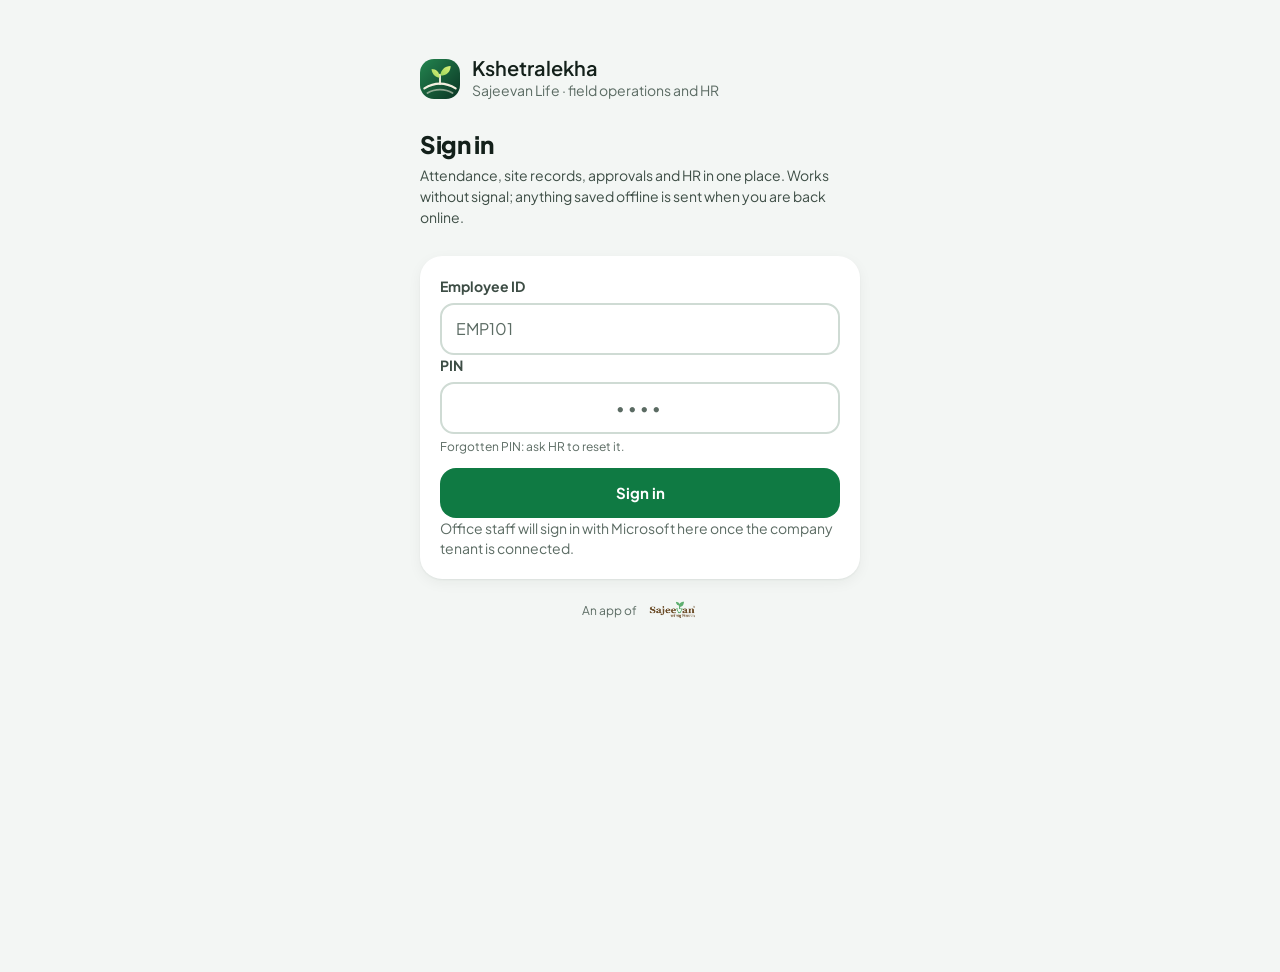
==== commit 252fb790: "Redesign, committees and yearly reference numbers (v0.6.0) - New look (Plus Jakarta Sans, pastel ico" ====
--- a/frontend/index.html
+++ b/frontend/index.html
@@ -13,7 +13,7 @@
     <link rel="manifest" href="./manifest.webmanifest" />
     <link rel="icon" href="./icon.svg" type="image/svg+xml" />
     <link rel="apple-touch-icon" href="./apple-touch-icon.png" />
-    <link rel="preload" href="./fonts/plex-sans-latin.woff2" as="font" type="font/woff2" crossorigin />
+    <link rel="preload" href="./fonts/jakarta-latin.woff2" as="font" type="font/woff2" crossorigin />
     <link rel="stylesheet" href="./styles.css" />
   </head>
   <body>
@@ -41,6 +41,9 @@
     <script src="./views-home.js"></script>
     <script src="./views-fieldapp.js"></script>
     <script src="./views-lists.js"></script>
+    <script src="./views-forms.js"></script>
+    <script src="./views-hub.js"></script>
+    <script src="./views-cases.js"></script>
     <script src="./views-perms.js"></script>
     <script src="./app.js"></script>
   </body>
--- a/frontend/styles.css
+++ b/frontend/styles.css
@@ -187,10 +187,10 @@
 .fab svg.ic { width: 24px; height: 24px; }
 
 /* forms */
-label.field { display: block; margin: 0; }
-label.field > span { display: block; font-size: 14px; font-weight: 500; color: var(--text-2); margin: 0 0 6px; }
-label.field .req { color: var(--danger); font-style: normal; margin-left: 2px; }
-label.field .help { display: block; color: var(--muted); font-size: 12px; margin-top: 4px; }
+:is(label, div).field { display: block; margin: 0; }
+:is(label, div).field > span { display: block; font-size: 14px; font-weight: 500; color: var(--text-2); margin: 0 0 6px; }
+:is(label, div).field .req { color: var(--danger); font-style: normal; margin-left: 2px; }
+:is(label, div).field .help { display: block; color: var(--muted); font-size: 12px; margin-top: 4px; }
 .input, .select, textarea.input { width: 100%; min-height: 44px; border: 1px solid var(--border-control); border-radius: var(--r-sm); background: var(--surface); color: var(--text); padding: 10px 12px; font: 400 16px/1.4 var(--font); transition: border-color var(--t-fast), box-shadow var(--t-fast); }
 textarea.input { min-height: 104px; resize: vertical; }
 .input::placeholder { color: var(--muted); }
@@ -1101,3 +1101,236 @@
 .pm-chips { display: flex; gap: 4px; flex-wrap: wrap; }
 .pm-chip { border: 1px solid var(--border); background: transparent; color: var(--text-2); border-radius: 999px; padding: 2px 9px; font-size: 12px; cursor: pointer; min-height: 28px; }
 .pm-chip[aria-pressed="true"] { background: var(--accent); border-color: var(--accent); color: var(--on-accent); }
+
+/* ---- quick add (2026-11-19): office "+" in the tab bar and sidebar, home shortcuts, site form ---- */
+.staff-tabbar .fa-plus { flex: 0 0 60px; width: 52px; height: 52px; margin: -16px 2px 0; }
+.staff-tabbar .fa-plus svg.ic { width: 26px; height: 26px; }
+.side-new { margin: 10px 12px 0; justify-content: center; }
+body.side-mini .side-new span { display: none; }
+body.side-mini .side-new { margin: 10px 8px 0; padding: 8px; }
+.quick-add { display: flex; gap: 8px; flex-wrap: wrap; margin: 4px 0 16px; }
+.quick-add .btn { min-height: 40px; }
+.radio-row { display: flex; gap: 10px; align-items: flex-start; padding: 10px 12px; border: 1px solid var(--border); border-radius: 12px; cursor: pointer; }
+.radio-row input { margin-top: 3px; accent-color: var(--accent); width: 18px; height: 18px; flex: none; }
+.radio-row:has(input:checked) { border-color: var(--accent); background: color-mix(in srgb, var(--accent) 8%, transparent); }
+.pm-lv .lc-name { flex-wrap: wrap; }
+.pm-lv-ticks { margin-top: 6px; width: 100%; }
+#sf-map { border-radius: 12px; overflow: hidden; }
+@media (max-width: 380px) { .staff-tabbar a span { font-size: 11px; } .staff-tabbar .fa-plus { flex-basis: 52px; width: 46px; height: 46px; } }
+#sf-map, #kl-map { position: relative; z-index: 0; } /* keep the map's own layers under the sticky header and sheets */
+
+/* ================================================================ Redesign (2026-11-19): simple, big and friendly
+   Owner's choice: "like Google Pay / PhonePe". Plus Jakarta Sans, soft cards without borders, round pastel icon
+   circles, pill tabs, bigger buttons and touch targets, one green. Built as a layer over the tokens above, so every
+   screen changes together. Prototype: claude.ai/artifact/FPnhQbPP7SRumKQacV9yF7 */
+@font-face { font-family: "Plus Jakarta Sans"; src: url(./fonts/jakarta-latin.woff2) format("woff2"); font-weight: 400 800; font-display: swap;
+  unicode-range: U+0000-00FF, U+0131, U+0152-0153, U+02BB-02BC, U+02C6, U+02DA, U+02DC, U+0304, U+0308, U+0329, U+2000-206F, U+20AC, U+2122, U+2191, U+2193, U+2212, U+2215, U+FEFF, U+FFFD; }
+@font-face { font-family: "Plus Jakarta Sans"; src: url(./fonts/jakarta-latin-ext.woff2) format("woff2"); font-weight: 400 800; font-display: swap;
+  unicode-range: U+0100-02BA, U+02BD-02C5, U+02C7-02CC, U+02CE-02D7, U+02DD-02FF, U+1D00-1DBF, U+1E00-1E9F, U+1EF2-1EFF, U+2020, U+20A0-20AB, U+20AD-20C0, U+2113, U+2C60-2C7F, U+A720-A7FF; }
+:root {
+  --font: "Plus Jakarta Sans", "Noto Sans Gujarati", "Noto Sans Devanagari", ui-sans-serif, system-ui, -apple-system, "Segoe UI", Roboto, sans-serif;
+  --bg: #F3F6F4; --surface: #FFFFFF; --surface-2: #EEF3F0; --surface-3: #E3EBE6;
+  --border: #E6ECE8; --border-strong: #CFDBD4; --border-control: #CFDBD4;
+  --text: #13201A; --text-2: #3D4D45; --muted: #5B6B63;
+  --accent: #0F7A43; --accent-hover: #0B6436; --accent-tint: #DFF3E8;
+  --success: #0A5A30; --success-tint: #DFF3E8; --warning: #8A4A07; --warning-tint: #FFF1D6;
+  --danger: #BE123C; --danger-tint: #FFE4E8; --info: #1E40AF; --info-tint: #E0EBFF;
+  --violet: #6D28D9; --violet-tint: #EFE7FF; --earth: #7A5230; --earth-tint: #F4EAD9; --teal: #0F766E; --teal-tint: #D9F4F1; --orange: #C2410C; --orange-tint: #FFE9D6;
+  --r-sm: 14px; --r-md: 20px; --r-lg: 22px; --r-xl: 26px;
+  --shadow-1: 0 1px 2px rgba(16, 40, 28, .06), 0 4px 14px rgba(16, 40, 28, .05);
+  --shadow-2: 0 1px 2px rgba(16, 40, 28, .06), 0 4px 14px rgba(16, 40, 28, .05);
+  --tab-h: 76px;
+}
+@media (prefers-color-scheme: dark) {
+  :root:not([data-theme="light"]) { --bg: #0F1512; --surface: #18211D; --surface-2: #202A25; --surface-3: #29342E; --border: #26312B; --border-strong: #3A4640; --border-control: #4A5750;
+    --violet: #C4B0FF; --violet-tint: #2A2240; --earth: #E2C29B; --earth-tint: #33281C; --teal: #6FD6CA; --teal-tint: #15302D; --orange: #FDBA8C; --orange-tint: #3A2416;
+    --shadow-1: 0 0 0 1px var(--border); --shadow-2: 0 0 0 1px var(--border); }
+}
+:root[data-theme="dark"] { --bg: #0F1512; --surface: #18211D; --surface-2: #202A25; --surface-3: #29342E; --border: #26312B; --border-strong: #3A4640; --border-control: #4A5750;
+  --violet: #C4B0FF; --violet-tint: #2A2240; --earth: #E2C29B; --earth-tint: #33281C; --teal: #6FD6CA; --teal-tint: #15302D; --orange: #FDBA8C; --orange-tint: #3A2416;
+  --shadow-1: 0 0 0 1px var(--border); --shadow-2: 0 0 0 1px var(--border); }
+
+h1, h2, h3 { font-weight: 800; letter-spacing: -0.02em; }
+h1.large, .topbar h1, .dash-head h1, .fa-h1 { font-size: 26px; font-weight: 800; }
+.group > .gh h2, .fa-h2 h2 { font-size: 17px; font-weight: 700; }
+.sub, .hint { line-height: 1.45; }
+
+/* cards, panels and lists: soft, borderless, generous */
+.card, .tile, .kpi, .ap-card, .fa-list, .fa-stat, .fa-bal div, .pj-panel, .ci-status, .plan-card { border: 0; border-radius: var(--r-lg); box-shadow: var(--shadow-1); }
+.card.flush { border-radius: var(--r-lg); }
+.lrow { padding: 14px 16px; min-height: 64px; }
+.lrow .tx b, .fa-tx b { font-weight: 700; }
+.lrow .tx span { font-size: 13.5px; line-height: 1.4; }
+.lrow + .lrow::before, .lrow + .lrow-static::before, .lrow-static + .lrow::before, .lrow-static + .lrow-static::before { left: 16px; right: 16px; background: var(--border); }
+
+/* round pastel icon circles everywhere */
+.icon, .fa-ic, .qa .qi, .tile .ti, .status-card .big-ic, .pj-panel-head .pj-ic { border-radius: 50%; box-shadow: none; }
+.icon { width: 46px; height: 46px; } .icon svg.ic { width: 22px; height: 22px; }
+.fa-ic { width: 48px; height: 48px; }
+.icon.green, .fa-ic.green, .qa .qi.green, .status-card .big-ic { background: var(--accent-tint); color: var(--accent); }
+.icon.amber, .fa-ic.amber, .qa .qi.amber, .status-card .big-ic.amber { background: var(--warning-tint); color: var(--warning); }
+.icon.red, .fa-ic.red, .qa .qi.red { background: var(--danger-tint); color: var(--danger); }
+.icon.blue, .fa-ic.blue, .qa .qi.blue, .status-card .big-ic.blue { background: var(--info-tint); color: var(--info); }
+.icon.violet, .fa-ic.violet, .qa .qi.violet, .status-card .big-ic.violet { background: var(--violet-tint); color: var(--violet); }
+.icon.earth, .fa-ic.earth, .qa .qi.earth { background: var(--earth-tint); color: var(--earth); }
+.icon.teal, .fa-ic.teal, .qa .qi.teal { background: var(--teal-tint); color: var(--teal); }
+.icon.orange, .fa-ic.orange { background: var(--orange-tint); color: var(--orange); }
+.pj-panel.pj-biochar .pj-ic { background: var(--earth-tint); color: var(--earth); }
+.pj-panel.pj-gasifier .pj-ic { background: var(--info-tint); color: var(--info); }
+.pj-panel.pj-agroforestry .pj-ic { background: var(--accent-tint); color: var(--accent); }
+.pj-panel-head { background: transparent; border-bottom: 1px solid var(--border); }
+
+/* status labels: bold pills */
+.tag { font-size: 12px; font-weight: 800; padding: 4px 10px; border: 0; }
+.tag.violet { background: var(--violet-tint); color: var(--violet); }
+
+/* buttons: big, rounded, bold */
+.btn { border-radius: 16px; min-height: 50px; font: 700 15px/1.2 var(--font); border: 0; box-shadow: inset 0 0 0 2px var(--border-strong); padding: 0 18px; }
+.btn.primary, .btn.lime, .btn.danger, .btn.dark, .btn.ghost { box-shadow: none; }
+.btn.small { min-height: 42px; border-radius: 13px; font-size: 14px; }
+.btn.icon-only { width: 50px; } .btn.small.icon-only { width: 42px; }
+@media (pointer: coarse) { .btn.small { min-height: 46px; } .btn.small.icon-only { width: 46px; } }
+.fab { border-radius: 50%; width: 60px; height: 60px; }
+
+/* inputs */
+.input, .select, textarea.input { border: 2px solid var(--border-control); border-radius: var(--r-sm); min-height: 52px; padding: 12px 14px; font-size: 16px; }
+.input:focus, .select:focus { border-color: var(--accent); box-shadow: 0 0 0 3px color-mix(in srgb, var(--accent) 28%, transparent); }
+:is(label, div).field > span { font-size: 14px; font-weight: 700; color: var(--text-2); }
+
+/* tabs inside a section: pills */
+.tabs { gap: 8px; border-bottom: 0; margin: 6px 0 14px; padding: 2px 0 4px; }
+.tabs a, .tabs button { border-radius: 999px; padding: 0 16px; min-height: 44px; display: inline-flex; align-items: center; font: 700 14px var(--font); color: var(--text-2); background: var(--surface); box-shadow: inset 0 0 0 1.5px var(--border-strong); border-bottom: 0; }
+.tabs a.on, .tabs button[aria-selected="true"] { background: var(--text); color: var(--surface); box-shadow: none; border-bottom: 0; }
+.chips button { border: 0; box-shadow: inset 0 0 0 1.5px var(--border-strong); min-height: 42px; padding: 0 14px; font-weight: 700; border-radius: 999px; }
+.chips button[aria-pressed="true"] { background: var(--text); color: var(--surface); box-shadow: none; }
+
+/* tiles and quick actions */
+.tile { padding: 16px; }
+.tile b, .kpi .k-value { font-weight: 800; }
+.tiles.auto, .fa-tiles { gap: 12px; }
+.fa-tile { border: 0; background: var(--surface); box-shadow: var(--shadow-1); border-radius: 24px; min-height: 120px; padding: 16px; }
+#modal .fa-tile { background: var(--surface-2); box-shadow: none; min-height: 104px; }
+.fa-tile svg.ic { width: 24px; height: 24px; }
+.qa a, .qa button { border: 0; background: none; box-shadow: none; padding: 4px 2px; min-height: 0; font-weight: 700; font-size: 12.5px; }
+.qa a:hover, .qa button:hover { background: none; }
+.qa .qi { width: 56px; height: 56px; }
+.qa .qi svg.ic { width: 24px; height: 24px; }
+.banner { border: 0; border-radius: 18px; padding: 14px 16px; }
+
+/* bottom bar: big icons, bold labels, the round "+" raised in the middle */
+.tabbar { height: calc(var(--tab-h) + env(safe-area-inset-bottom)); border-top: 1px solid var(--border); align-items: flex-start; padding-top: 6px; }
+.tabbar a { font-size: 11.5px; font-weight: 700; gap: 3px; }
+.tabbar a svg.ic { width: 25px; height: 25px; }
+.tabbar a.on::before { display: none; }
+.fa-plus, .staff-tabbar .fa-plus { width: 62px; height: 62px; margin-top: -24px; box-shadow: 0 6px 16px rgba(15, 122, 67, .35); }
+
+/* hero card on Today, pop-up sheets, toast */
+.fa-hero { border-radius: var(--r-xl); }
+.fa-big, .fa-primary { border-radius: 18px; font-weight: 800; }
+#modal .sheet, #sheet .sheet { border-radius: 28px 28px 0 0; }
+@media (min-width: 640px) { #modal .sheet { border-radius: 28px; } }
+#toast { border-radius: 16px; font-weight: 700; }
+.avatar { font-weight: 800; }
+
+/* home: greeting with the bell and photo, the green approvals card, Today tiles */
+.dash-head.hello { display: flex; align-items: center; justify-content: space-between; gap: 12px; margin: 18px 0 16px; padding: 0; }
+.hello .hello-tx { min-width: 0; }
+.hello .meta { color: var(--muted); font-size: 13px; font-weight: 700; margin: 0 0 2px; }
+.hello h1 { margin: 0; }
+.hello-btns { display: flex; align-items: center; gap: 8px; flex: none; }
+.round-btn { width: 48px; height: 48px; border-radius: 50%; display: grid; place-items: center; background: var(--surface); color: var(--text); box-shadow: var(--shadow-1); position: relative; text-decoration: none; }
+.round-btn .badge { position: absolute; top: -4px; right: -4px; min-width: 22px; height: 22px; border-radius: 999px; background: var(--danger); color: #fff; font-size: 12px; font-weight: 800; display: grid; place-items: center; padding: 0 5px; }
+.hello-me { display: inline-flex; border-radius: 50%; }
+.hello-me .avatar { width: 48px; height: 48px; font-size: 16px; }
+.needs-card { display: grid; grid-template-columns: auto 1fr; gap: 14px; align-items: center; background: var(--accent); color: #fff; border-radius: var(--r-xl); padding: 20px; text-decoration: none; margin-bottom: 4px; }
+.needs-card .nc-ic { width: 48px; height: 48px; border-radius: 50%; background: rgba(255, 255, 255, .16); display: grid; place-items: center; }
+.needs-card .nc-tx b { display: block; font-size: 20px; font-weight: 800; }
+.needs-card .nc-tx span { color: #cfeedd; font-size: 14px; }
+.needs-card .nc-btn { grid-column: 1 / -1; background: #fff; color: #0f5a32; border-radius: 16px; min-height: 52px; display: grid; place-items: center; font-weight: 800; font-size: 16px; }
+:root[data-theme="dark"] .needs-card .nc-btn { color: #0f5a32; }
+.today-tiles { display: grid; grid-template-columns: repeat(2, minmax(0, 1fr)); gap: 12px; }
+@media (min-width: 900px) { .today-tiles { grid-template-columns: repeat(4, minmax(0, 1fr)); } }
+.today-tile { background: var(--surface); border-radius: var(--r-md); padding: 14px 16px; box-shadow: var(--shadow-1); text-decoration: none; color: var(--text); display: flex; flex-direction: column; gap: 4px; min-width: 0; }
+.today-tile .tt-lbl { font-size: 13px; font-weight: 700; color: var(--muted); }
+.today-tile b { font-size: 28px; font-weight: 800; letter-spacing: -0.02em; line-height: 1.15; overflow-wrap: anywhere; }
+.today-tile b small { font-size: 16px; color: var(--muted); font-weight: 700; }
+.today-tile .sub { font-size: 13px; color: var(--muted); margin: 0; }
+.today-tile.ok b { color: var(--accent); } .today-tile.warn b { color: var(--warning); } .today-tile.info b { color: var(--info); }
+.select { padding-right: 40px; text-overflow: ellipsis; }
+.dash-head.hello { flex-wrap: nowrap; }
+.hello .hello-tx { flex: 1 1 auto; }
+html, body { font-feature-settings: normal; letter-spacing: 0; }
+.num, .mono, .tile b, .kpi .k-value, .today-tile b { font-variant-numeric: tabular-nums; }
+h1, h2, h3 { letter-spacing: -0.015em; }
+
+/* field app: one header (title or greeting, bell, photo), the check-in card, big tiles; inside a site */
+body.field-ui .apphead { display: none; }
+.fa-hello { margin-top: calc(14px + env(safe-area-inset-top)); }
+.ci-card { background: var(--surface); border-radius: var(--r-xl); box-shadow: var(--shadow-1); padding: 20px; display: grid; gap: 14px; }
+.ci-card .row { gap: 14px; }
+.ci-card .icon { width: 56px; height: 56px; }
+.ci-card .icon svg.ic { width: 26px; height: 26px; }
+.ci-card .tx { flex: 1; min-width: 0; }
+.ci-card .tx b { display: block; font-size: 20px; font-weight: 800; }
+.ci-card .tx span { color: var(--muted); font-size: 14px; }
+.ci-gps { display: flex; align-items: center; gap: 8px; border-radius: 14px; padding: 10px 12px; font-size: 14px; font-weight: 700; }
+.ci-gps svg.ic { width: 20px; height: 20px; }
+.ci-gps.ok { background: var(--accent-tint); color: var(--success); }
+.ci-gps.bad { background: var(--warning-tint); color: var(--warning); }
+.btn.xl { min-height: 64px; font-size: 19px; border-radius: 18px; font-weight: 800; }
+.btn.xl svg.ic { width: 24px; height: 24px; }
+.btn.redline { background: var(--surface); color: var(--danger); box-shadow: inset 0 0 0 2px color-mix(in srgb, var(--danger) 35%, transparent); }
+.hub-tiles { display: grid; grid-template-columns: repeat(2, minmax(0, 1fr)); gap: 12px; }
+@media (min-width: 900px) { .hub-tiles { grid-template-columns: repeat(3, minmax(0, 1fr)); } }
+.hub-tile { background: var(--surface); border-radius: 24px; box-shadow: var(--shadow-1); padding: 16px; min-height: 128px; display: flex; flex-direction: column; align-items: flex-start; gap: 12px; text-decoration: none; color: var(--text); border: 0; font: inherit; text-align: left; cursor: pointer; }
+.hub-tile:hover { box-shadow: var(--shadow-1), inset 0 0 0 2px var(--accent-tint); }
+.hub-tile .icon { width: 50px; height: 50px; }
+.hub-tile .ht-tx b { display: block; font-size: 16.5px; font-weight: 800; line-height: 1.25; }
+.hub-tile .ht-tx span { display: block; font-size: 13px; font-weight: 600; color: var(--muted); margin-top: 3px; }
+.hub-tile .ht-tx span.warn { color: var(--warning); } .hub-tile .ht-tx span.ok { color: var(--success); }
+.hub-head { margin: 2px 2px 12px; }
+.hub-head .sub { margin: 6px 0 0; }
+.hub-kick.hk-earth { background: var(--earth-tint); color: var(--earth); } .hub-kick.hk-blue { background: var(--info-tint); color: var(--info); } .hub-kick.hk-green { background: var(--accent-tint); color: var(--success); }
+.req-btns { display: grid; grid-template-columns: repeat(2, minmax(0, 1fr)); gap: 10px; margin: 0 0 16px; }
+.req-btn { justify-content: flex-start; gap: 10px; padding: 0 12px; min-height: 56px; text-decoration: none; color: var(--text); background: var(--surface); box-shadow: var(--shadow-1); }
+.req-btn .icon { width: 36px; height: 36px; } .req-btn .icon svg.ic { width: 18px; height: 18px; }
+.fa-bal b.bal-0 { color: var(--accent); } .fa-bal b.bal-1 { color: var(--info); } .fa-bal b.bal-2 { color: var(--violet); }
+.chips.pills button { min-height: 46px; padding: 0 16px; font-size: 15px; }
+.fa-me-head.card { padding: 18px; margin: 4px 0 16px; }
+.du-card { display: grid; gap: 10px; }
+.du-text { margin: 0; font-size: 15.5px; line-height: 1.5; white-space: pre-line; }
+.ap-more { margin: 2px 0 0; } .ap-more summary { cursor: pointer; color: var(--muted); font-size: 13.5px; font-weight: 700; list-style: none; padding: 4px 0; }
+.ap-more summary::-webkit-details-marker { display: none; } .ap-more summary::after { content: ' ›'; } .ap-more[open] summary::after { content: ' ⌄'; }
+.ap-card .ap-act { display: grid; grid-template-columns: repeat(auto-fit, minmax(0, 1fr)); gap: 10px; } .ap-card .ap-act .btn { min-height: 48px; }
+/* committees, complaints, cases */
+.sw-row { display: flex; align-items: center; gap: 14px; padding: 14px 16px; border-radius: 18px; background: var(--surface-2, var(--bg)); cursor: pointer; }
+.sw-row .tx { flex: 1; min-width: 0; }
+.sw-row .tx b { display: block; font-size: 16px; font-weight: 800; }
+.sw-row .tx span { display: block; font-size: 13.5px; color: var(--muted); margin-top: 2px; line-height: 1.4; }
+input.sw { appearance: none; -webkit-appearance: none; flex: none; width: 54px; height: 32px; border-radius: 999px; background: var(--border-strong); position: relative; cursor: pointer; transition: background .15s; margin: 0; }
+input.sw::after { content: ""; position: absolute; top: 3px; left: 3px; width: 26px; height: 26px; border-radius: 50%; background: #fff; box-shadow: 0 1px 3px rgb(0 0 0 / .25); transition: transform .15s; }
+input.sw:checked { background: var(--accent); }
+input.sw:checked::after { transform: translateX(22px); }
+input.sw:focus-visible { outline: 3px solid var(--accent-tint); outline-offset: 2px; }
+.posh-what { background: var(--violet-tint); color: var(--text); border-radius: 16px; padding: 10px 14px; }
+.posh-what summary { cursor: pointer; font-weight: 800; color: var(--violet); }
+.posh-what p { margin: 8px 0 2px; font-size: 14px; line-height: 1.5; }
+.dest-line { display: flex; align-items: center; gap: 8px; font-size: 14px; color: var(--muted); padding: 0 2px; }
+.dest-line svg.ic { width: 18px; height: 18px; color: var(--accent); }
+.done-card { text-align: center; justify-items: center; padding: 26px 20px; }
+.done-card h2 { margin: 4px 0 0; }
+.done-card .btns { width: 100%; display: grid; grid-template-columns: 1fr 1fr; gap: 10px; }
+.icon.big { width: 72px; height: 72px; } .icon.big svg.ic { width: 34px; height: 34px; }
+.case-text { margin: 0; font-size: 16px; line-height: 1.55; white-space: pre-line; }
+.people-chips { display: flex; flex-wrap: wrap; gap: 8px; margin-top: 8px; }
+.person-chip { display: inline-flex; align-items: center; gap: 8px; padding: 4px 12px 4px 4px; border-radius: 999px; background: var(--surface-2, var(--bg)); font-size: 14px; font-weight: 600; }
+.person-chip small { color: var(--muted); font-weight: 600; }
+.person-chip .x { border: 0; background: none; padding: 2px; margin-left: 2px; cursor: pointer; color: var(--muted); display: inline-flex; }
+.person-chip .x svg.ic { width: 16px; height: 16px; }
+.chips.small .tag { font-size: 12.5px; }
+.cm-card .btns { display: flex; flex-wrap: wrap; gap: 8px; }
+.grid3 { display: grid; grid-template-columns: 1.3fr 1fr 1fr; gap: 8px; }
+@media (max-width: 520px) { .grid3 { grid-template-columns: 1fr 1fr; } .grid3 > :first-child { grid-column: 1 / -1; } }
+.code-big { font-size: 28px; font-weight: 800; letter-spacing: .06em; padding: 14px 20px; border-radius: 16px; background: var(--surface-2, var(--bg)); user-select: all; }
+.case-facts { display: grid; gap: 6px; font-size: 14px; color: var(--muted); } .case-facts b { color: var(--text); }
+.ref { display: block; font-size: 12px; font-weight: 600; color: var(--muted); letter-spacing: .02em; margin-top: 2px; }
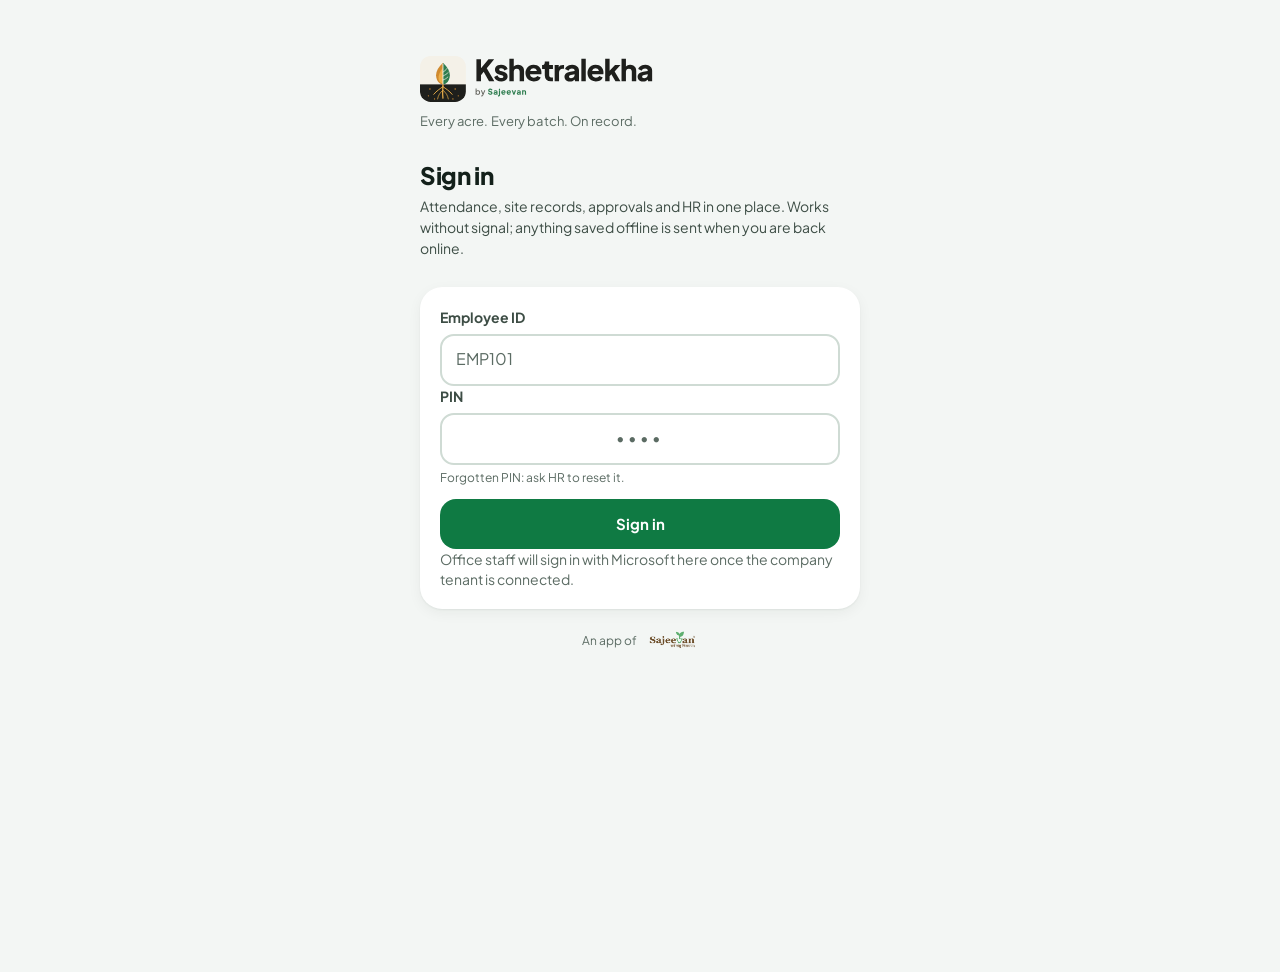
==== commit ce01d8f3: "Logo kit: new icons, header and splash logos, mark on PDFs; drop prototype wording on the live app C" ====
--- a/frontend/index.html
+++ b/frontend/index.html
@@ -12,12 +12,13 @@
     <meta name="apple-mobile-web-app-title" content="Kshetralekha" />
     <link rel="manifest" href="./manifest.webmanifest" />
     <link rel="icon" href="./icon.svg" type="image/svg+xml" />
+    <link rel="icon" href="./favicon.ico" sizes="16x16 32x32 48x48" />
     <link rel="apple-touch-icon" href="./apple-touch-icon.png" />
     <link rel="preload" href="./fonts/jakarta-latin.woff2" as="font" type="font/woff2" crossorigin />
     <link rel="stylesheet" href="./styles.css" />
   </head>
   <body>
-    <div id="splash" class="splash" aria-hidden="true"><div class="in"><img src="./icon.svg" alt="" /><b>Kshetralekha</b><small>by Sajeevan</small></div></div>
+    <div id="splash" class="splash" aria-hidden="true"><div class="in"><span class="klogo"><img class="lg-light" src="./logo-stacked.svg" alt="Kshetralekha by Sajeevan" /><img class="lg-dark" src="./logo-stacked-dark.svg" alt="Kshetralekha by Sajeevan" /></span><small class="tagline">Every acre. Every batch. On record.</small></div></div>
     <div id="app" aria-live="polite"></div>
     <div id="sheet" hidden></div>
     <div id="modal" hidden></div>
@@ -44,6 +45,7 @@
     <script src="./views-forms.js"></script>
     <script src="./views-hub.js"></script>
     <script src="./views-cases.js"></script>
+    <script src="./views-policies.js"></script>
     <script src="./views-perms.js"></script>
     <script src="./app.js"></script>
   </body>
--- a/frontend/styles.css
+++ b/frontend/styles.css
@@ -1334,3 +1334,67 @@
 .code-big { font-size: 28px; font-weight: 800; letter-spacing: .06em; padding: 14px 20px; border-radius: 16px; background: var(--surface-2, var(--bg)); user-select: all; }
 .case-facts { display: grid; gap: 6px; font-size: 14px; color: var(--muted); } .case-facts b { color: var(--text); }
 .ref { display: block; font-size: 12px; font-weight: 600; color: var(--muted); letter-spacing: .02em; margin-top: 2px; }
+
+/* profile card: the photo circle and the tag row (an old ".profile span {display:block}" broke both) */
+.profile .avatar { display: inline-grid; color: #fff; font-size: 20px; }
+.profile span.row { display: flex; flex-wrap: wrap; gap: 6px; align-items: center; }
+.profile span.row .tag { display: inline-flex; margin: 0; line-height: 1.2; }
+.avatar.has-photo { overflow: hidden; background: var(--surface-2) !important; }
+.avatar img { width: 100%; height: 100%; object-fit: cover; border-radius: 50%; display: block; }
+.av-wrap { display: inline-flex; flex-direction: column; align-items: center; gap: 4px; flex: none; }
+.av-edit { position: relative; border: 0; padding: 0; background: none; cursor: pointer; border-radius: 50%; display: inline-flex; }
+.av-edit .av-cam { position: absolute; right: -2px; bottom: -2px; width: 24px; height: 24px; border-radius: 50%; background: var(--accent); color: #fff; display: inline-grid; place-items: center; box-shadow: 0 0 0 2px var(--surface); }
+.av-edit .av-cam svg.ic { width: 13px; height: 13px; }
+.av-remove { border: 0; background: none; color: var(--muted); font: 600 12px var(--font); cursor: pointer; padding: 2px 4px; }
+/* sites grouped by sub-group */
+.pj-sub { font-size: 12.5px; font-weight: 800; letter-spacing: .02em; color: var(--muted); padding: 10px 16px 2px; text-transform: none; }
+.pj-sub span { font-weight: 600; opacity: .8; }
+.sg-row { display: grid; gap: 6px; padding: 8px 0; border-top: 1px solid var(--border); }
+.sg-row:first-of-type { border-top: 0; }
+.sg-chip { display: inline-flex; align-items: center; gap: 2px; padding: 4px 4px 4px 12px; border-radius: 999px; background: var(--surface-2, var(--bg)); font-size: 14px; font-weight: 600; }
+.sg-chip .x { border: 0; background: none; padding: 4px; cursor: pointer; color: var(--muted); display: inline-flex; }
+.sg-chip .x svg.ic { width: 15px; height: 15px; }
+/* company policies: the "Before you start" screen */
+.pol-row { display: grid; gap: 8px; padding: 12px 14px; border-radius: 16px; background: var(--surface-2, var(--bg)); }
+.pol-tick { font-weight: 700; }
+.pol-tick.off { opacity: .6; }
+.pol-decl { border-left: 4px solid var(--accent); padding: 8px 12px; background: var(--accent-tint); border-radius: 0 12px 12px 0; }
+.pol-decl p { margin: 4px 0 0; line-height: 1.5; }
+
+/* Policies: who it is for (projects, sub-groups, sites), several PDFs at once */
+.aud-pick { gap: 8px; }
+.aud-proj { padding: 6px 0; border-top: 1px solid var(--border); }
+.aud-proj .chips button:first-child { font-weight: 600; }
+.aud-sites summary { cursor: pointer; padding: 6px 0; font-weight: 600; color: var(--muted); }
+.aud-sites .chips { margin-top: 6px; }
+.pb-list { display: grid; gap: 6px; max-height: 40vh; overflow-y: auto; font-size: 14px; }
+
+/* Logo kit "Rooted Flame" (brand/, 2026-11-19): horizontal logo in the headers, stacked on the splash, light / dark copies */
+.klogo { display: inline-flex; align-items: center; }
+.klogo img { display: block; height: 100%; width: auto; border-radius: 0; }
+.klogo .lg-dark { display: none; }
+:root[data-theme="dark"] .klogo .lg-light { display: none; }
+:root[data-theme="dark"] .klogo .lg-dark { display: block; }
+@media (prefers-color-scheme: dark) {
+  :root:not([data-theme="light"]) .klogo .lg-light { display: none; }
+  :root:not([data-theme="light"]) .klogo .lg-dark { display: block; }
+}
+.apphead .brand .klogo { height: 36px; }
+.apphead .brand .klogo img { width: auto; height: 36px; border-radius: 0; }
+.side .brand .klogo { height: 42px; }
+.side .brand .klogo img { width: auto; height: 42px; border-radius: 0; }
+.side .brand .side-icon { display: none; }
+body.side-mini .side .brand .side-logo { display: none; }
+body.side-mini .side .brand .side-icon { display: block; width: 32px; height: 32px; }
+.auth .brand .klogo { height: 46px; }
+.auth .brand .klogo img { width: auto; height: 46px; border-radius: 0; }
+.auth .tagline, .splash .tagline { color: var(--muted); font-size: 13px; letter-spacing: .01em; margin: 10px 0 0; }
+.splash .klogo { height: 150px; justify-content: center; }
+.splash .klogo img { width: auto; height: 150px; border-radius: 0; }
+.splash .tagline { display: block; margin-top: 16px; }
+.auth { grid-template-columns: minmax(0, 1fr); }
+.klogo img { max-width: 100%; }
+.auth .panel { grid-template-columns: minmax(0, 1fr); }
+.demo-people { grid-template-columns: repeat(2, minmax(0, 1fr)); }
+.demo-people button { min-width: 0; }
+@media (max-width: 380px) { .demo-people { grid-template-columns: minmax(0, 1fr); } }
